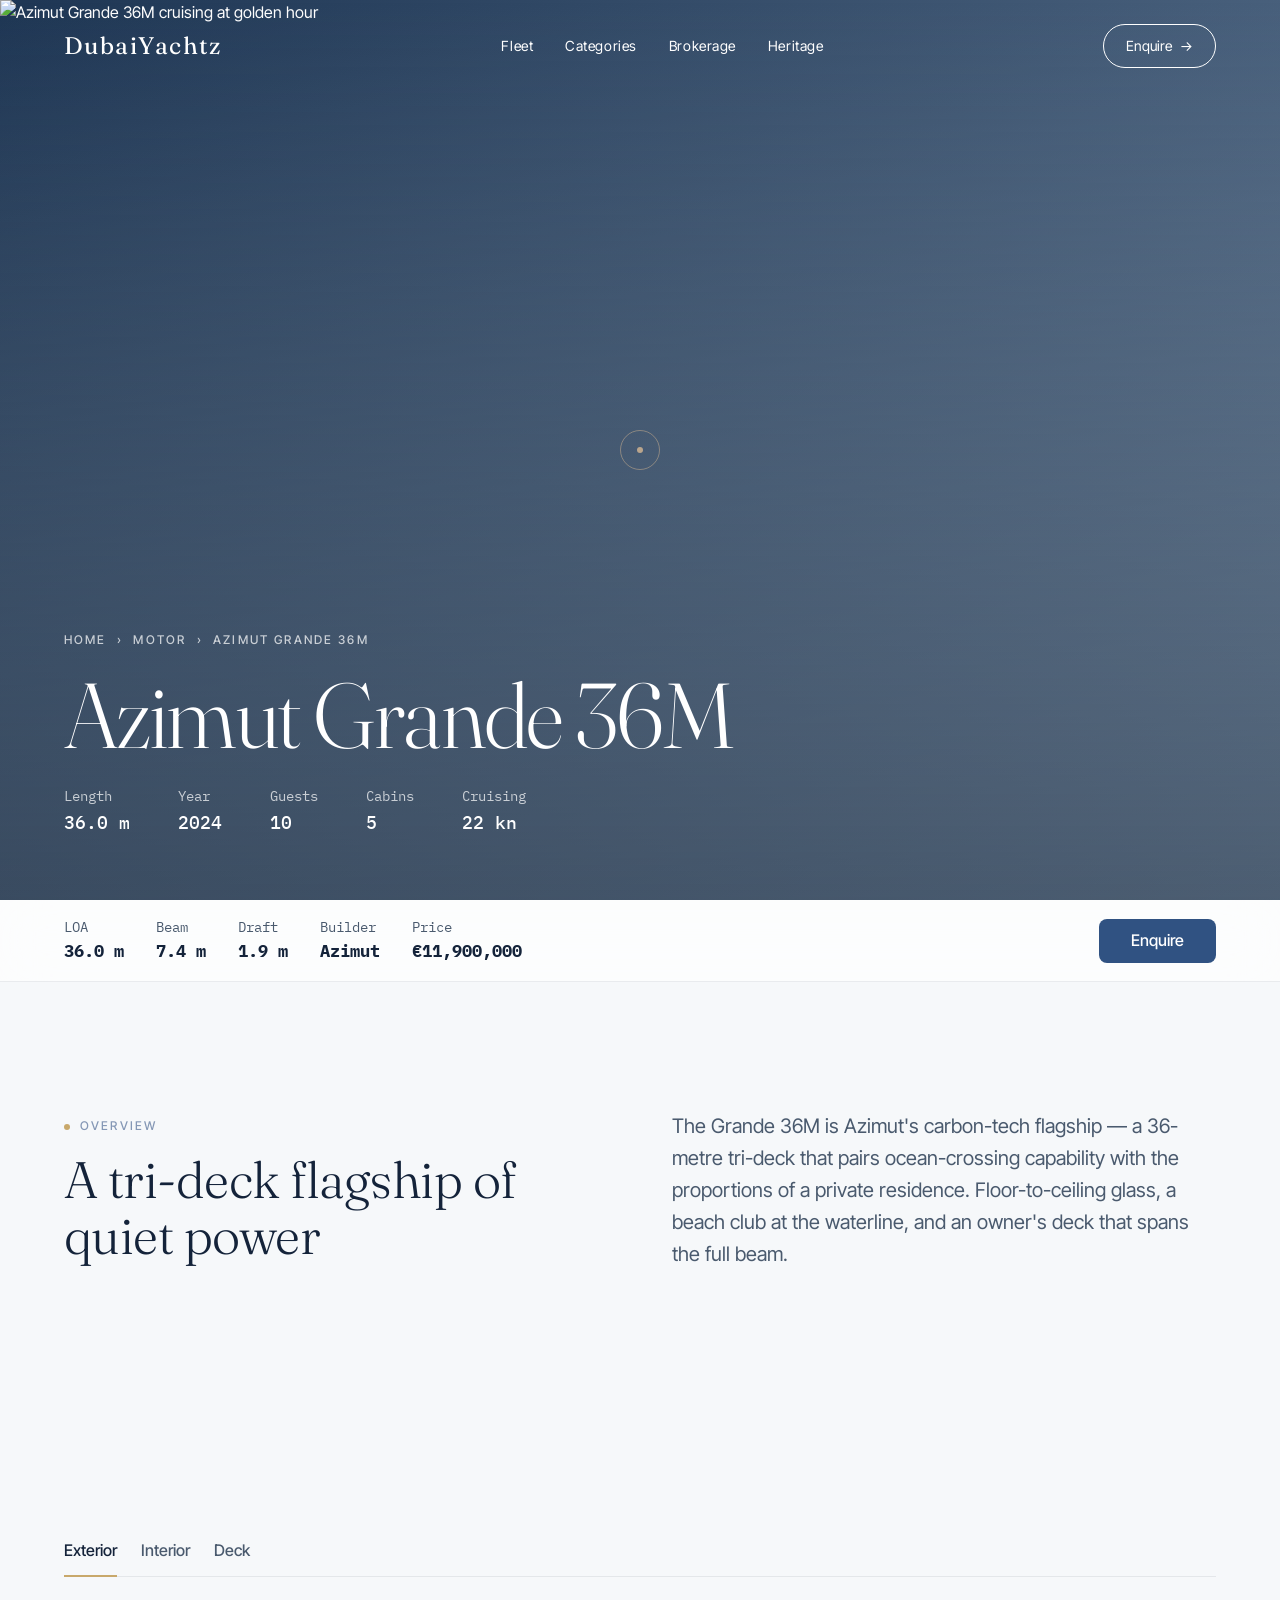
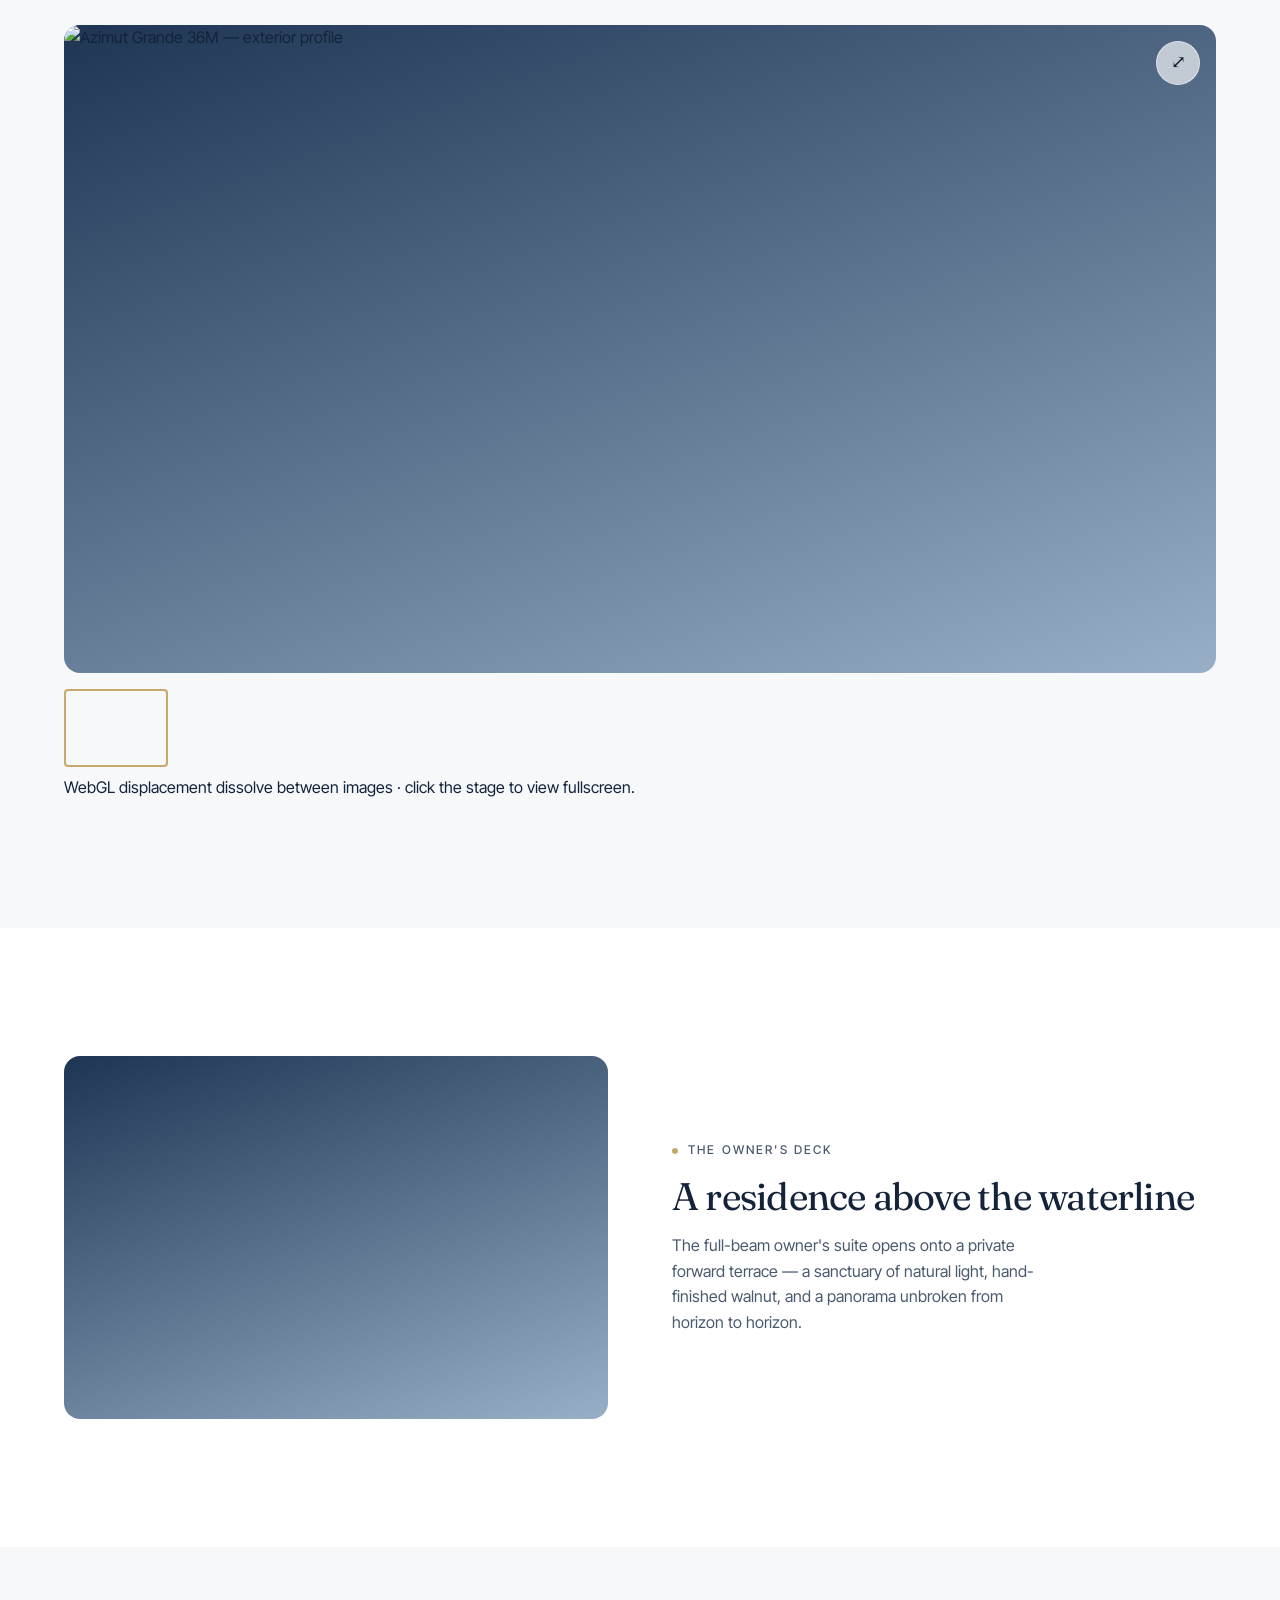
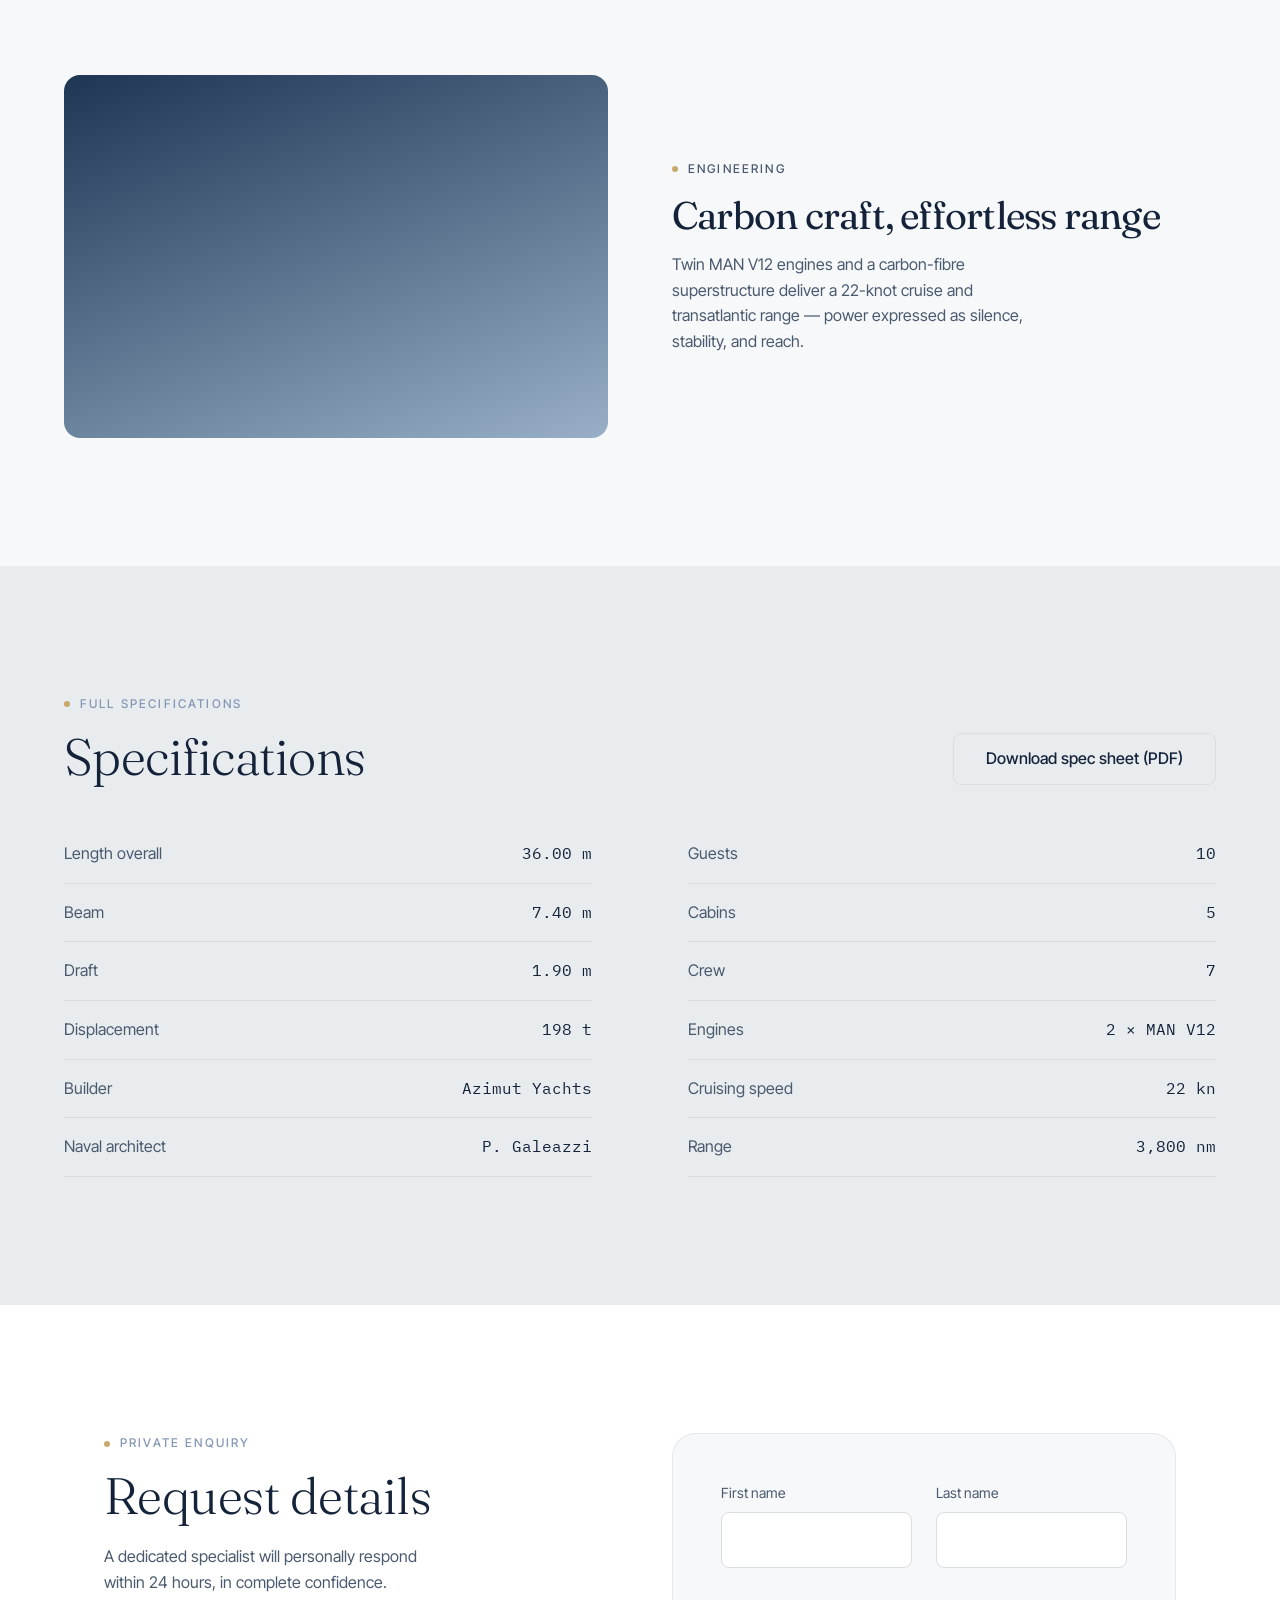
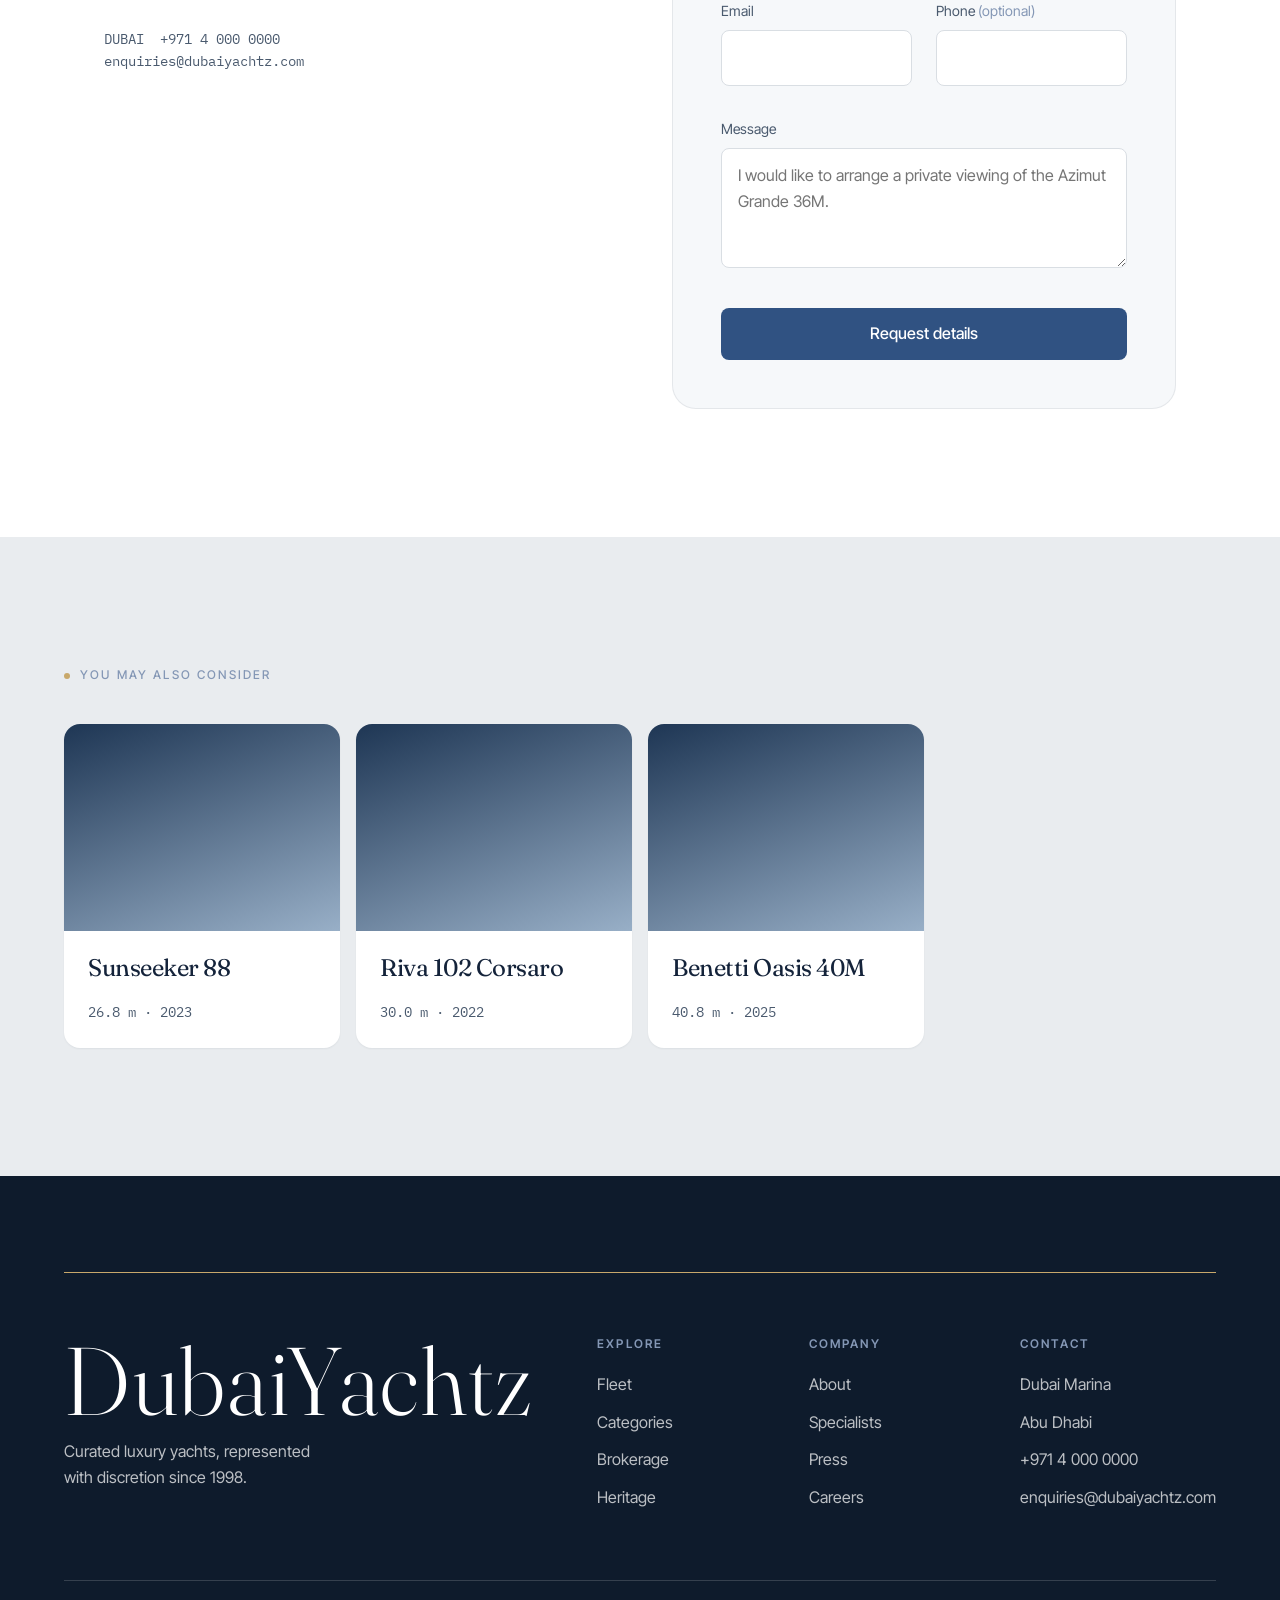
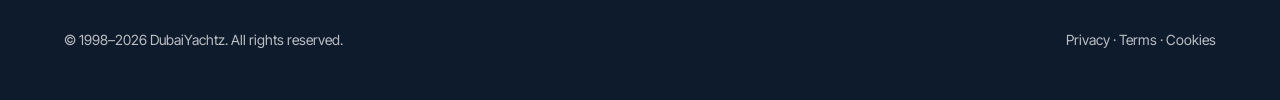
==== yacht.html @ fd71c144 "Initial commit: Yachtz V1 landing page and design assets. EOF  Co-authored-by: Cursor <cursoragent@c" ====
<!DOCTYPE html>
<html lang="en">
<head>
<meta charset="UTF-8">
<meta name="viewport" content="width=device-width, initial-scale=1.0">
<title>Azimut Grande 36M — DubaiYachtz</title>
<meta name="description" content="Azimut Grande 36M — a 36-metre tri-deck motor yacht. Full specifications, gallery and private enquiry.">
<link rel="preconnect" href="https://fonts.googleapis.com">
<link rel="preconnect" href="https://fonts.gstatic.com" crossorigin>
<link href="https://fonts.googleapis.com/css2?family=Fraunces:ital,opsz,wght@0,9..144,300;0,9..144,400;0,9..144,500;1,9..144,300&family=Inter+Tight:wght@400;500;600&family=IBM+Plex+Mono:wght@400;500&display=swap" rel="stylesheet">
<link rel="stylesheet" href="assets/css/style.css?v=3">
</head>
<body class="is-loading">

<a class="skip-link" href="#main">Skip to content</a>

<!-- PRELOADER -->
<div id="preloader" aria-hidden="true">
  <div class="pre-rings">
    <svg viewBox="0 0 128 128"><circle cx="64" cy="64" r="60"></circle></svg>
    <svg viewBox="0 0 128 128"><circle class="ring-progress" cx="64" cy="64" r="50"></circle></svg>
    <span class="pre-mark">DY</span>
  </div>
  <div class="pre-count">000</div>
  <div class="pre-label">DubaiYachtz</div>
</div>

<!-- NAV -->
<header class="nav">
  <div class="container nav__inner">
    <a href="index.html" class="nav__logo" aria-label="DubaiYachtz home">DubaiYachtz</a>
    <nav class="nav__links" aria-label="Primary">
      <a class="nav__link" href="index.html#fleet">Fleet</a>
      <a class="nav__link" href="index.html#categories">Categories</a>
      <a class="nav__link" href="yacht.html">Brokerage</a>
      <a class="nav__link" href="index.html#story">Heritage</a>
    </nav>
    <a class="nav__cta magnetic" href="#inquiry">Enquire <span class="btn__arrow">→</span></a>
    <button class="nav__burger" aria-label="Open menu"><span></span><span></span><span></span></button>
  </div>
</header>

<main id="main">

  <!-- PDP HERO -->
  <section class="pdp-hero">
    <img src="https://images.unsplash.com/photo-1567899378494-47b22a2ae96a?auto=format&fit=crop&w=1800&q=80" alt="Azimut Grande 36M cruising at golden hour" loading="eager">
    <div class="container pdp-hero__content">
      <nav aria-label="Breadcrumb"><p class="eyebrow eyebrow--invert" style="margin-bottom:20px">
        <a href="index.html">Home</a> &nbsp;›&nbsp; <a href="index.html#fleet">Motor</a> &nbsp;›&nbsp; Azimut Grande 36M</p></nav>
      <h1 class="pdp-hero__name">Azimut Grande 36M</h1>
      <div class="pdp-hero__meta">
        <span>Length<b>36.0 m</b></span>
        <span>Year<b>2024</b></span>
        <span>Guests<b>10</b></span>
        <span>Cabins<b>5</b></span>
        <span>Cruising<b>22 kn</b></span>
      </div>
    </div>
  </section>

  <!-- STICKY SPEC BAR -->
  <div class="specbar">
    <div class="container specbar__inner">
      <div class="specbar__item">LOA<b>36.0 m</b></div>
      <div class="specbar__item">Beam<b>7.4 m</b></div>
      <div class="specbar__item">Draft<b>1.9 m</b></div>
      <div class="specbar__item">Builder<b>Azimut</b></div>
      <div class="specbar__item">Price<b>€11,900,000</b></div>
      <a href="#inquiry" class="btn btn--primary magnetic">Enquire</a>
    </div>
  </div>

  <!-- OVERVIEW -->
  <section class="section-pad" style="background:var(--mist-50)">
    <div class="container split">
      <div>
        <p class="eyebrow reveal"><span class="dot"></span>Overview</p>
        <h2 class="serif reveal" style="font-size:var(--fs-h2);margin-top:16px">A tri-deck flagship of quiet power</h2>
      </div>
      <div class="reveal">
        <p style="color:var(--text-muted);font-size:var(--fs-body-lg)">The Grande 36M is Azimut's carbon-tech flagship — a 36-metre tri-deck that pairs ocean-crossing capability with the proportions of a private residence. Floor-to-ceiling glass, a beach club at the waterline, and an owner's deck that spans the full beam.</p>
      </div>
    </div>
  </section>

  <!-- D3 · GALLERY (WebGL displacement-dissolve stage + thumbnails) -->
  <section class="gallery section-pad" id="gallery">
    <div class="container">
      <div class="gallery__tabs" role="tablist" aria-label="Gallery views">
        <button class="gallery__tab" role="tab" data-cat="ext" aria-selected="true">Exterior</button>
        <button class="gallery__tab" role="tab" data-cat="int" aria-selected="false">Interior</button>
        <button class="gallery__tab" role="tab" data-cat="deck" aria-selected="false">Deck</button>
      </div>

      <div class="gallery__stage" data-cursor="Open">
        <canvas id="gallery-canvas"></canvas>
        <img class="gallery__fallback" src="https://images.unsplash.com/photo-1567899378494-47b22a2ae96a?auto=format&fit=crop&w=1400&q=80" alt="Azimut Grande 36M — exterior profile">
        <button class="gallery__expand" aria-label="View fullscreen">⤢</button>
      </div>

      <div class="gallery__thumbs" role="list" aria-label="Gallery thumbnails">
        <button class="gallery__thumb is-active" role="listitem" data-cat="ext" data-full="https://images.unsplash.com/photo-1567899378494-47b22a2ae96a?auto=format&fit=crop&w=1600&q=80"><img src="https://images.unsplash.com/photo-1567899378494-47b22a2ae96a?auto=format&fit=crop&w=240&q=70" alt="Exterior profile" loading="lazy"></button>
        <button class="gallery__thumb" role="listitem" data-cat="ext" data-full="https://images.unsplash.com/photo-1540946485063-a40da27545f8?auto=format&fit=crop&w=1600&q=80"><img src="https://images.unsplash.com/photo-1540946485063-a40da27545f8?auto=format&fit=crop&w=240&q=70" alt="Bow detail" loading="lazy"></button>
        <button class="gallery__thumb" role="listitem" data-cat="ext" data-full="https://images.unsplash.com/photo-1559827260-dc66d52bef19?auto=format&fit=crop&w=1600&q=80"><img src="https://images.unsplash.com/photo-1559827260-dc66d52bef19?auto=format&fit=crop&w=240&q=70" alt="Aerial wake" loading="lazy"></button>
        <button class="gallery__thumb" role="listitem" data-cat="ext" data-full="https://images.unsplash.com/photo-1605281317010-fe5ffe798166?auto=format&fit=crop&w=1600&q=80"><img src="https://images.unsplash.com/photo-1605281317010-fe5ffe798166?auto=format&fit=crop&w=240&q=70" alt="At anchor" loading="lazy"></button>
        <button class="gallery__thumb" role="listitem" data-cat="ext" data-full="https://images.unsplash.com/photo-1593351415075-3bac9f45c877?auto=format&fit=crop&w=1600&q=80"><img src="https://images.unsplash.com/photo-1593351415075-3bac9f45c877?auto=format&fit=crop&w=240&q=70" alt="At sea, golden hour" loading="lazy"></button>
        <button class="gallery__thumb" role="listitem" data-cat="int" data-full="https://images.unsplash.com/photo-1618221195710-dd6b41faaea6?auto=format&fit=crop&w=1600&q=80" hidden><img src="https://images.unsplash.com/photo-1618221195710-dd6b41faaea6?auto=format&fit=crop&w=240&q=70" alt="Salon" loading="lazy"></button>
        <button class="gallery__thumb" role="listitem" data-cat="int" data-full="https://images.unsplash.com/photo-1617104678098-de229db51175?auto=format&fit=crop&w=1600&q=80" hidden><img src="https://images.unsplash.com/photo-1617104678098-de229db51175?auto=format&fit=crop&w=240&q=70" alt="Master suite" loading="lazy"></button>
        <button class="gallery__thumb" role="listitem" data-cat="int" data-full="https://images.unsplash.com/photo-1600210492486-724fe5c67fb0?auto=format&fit=crop&w=1600&q=80" hidden><img src="https://images.unsplash.com/photo-1600210492486-724fe5c67fb0?auto=format&fit=crop&w=240&q=70" alt="Dining" loading="lazy"></button>
        <button class="gallery__thumb" role="listitem" data-cat="deck" data-full="https://images.unsplash.com/photo-1593351415075-3bac9f45c877?auto=format&fit=crop&w=1600&q=80" hidden><img src="https://images.unsplash.com/photo-1593351415075-3bac9f45c877?auto=format&fit=crop&w=240&q=70" alt="Sun deck at sea" loading="lazy"></button>
        <button class="gallery__thumb" role="listitem" data-cat="deck" data-full="https://images.unsplash.com/photo-1505142468610-359e7d316be0?auto=format&fit=crop&w=1600&q=80" hidden><img src="https://images.unsplash.com/photo-1505142468610-359e7d316be0?auto=format&fit=crop&w=240&q=70" alt="Beach club" loading="lazy"></button>
      </div>
      <div class="note-strip">WebGL displacement dissolve between images · click the stage to view fullscreen.</div>
    </div>
  </section>

  <!-- FEATURE STORYTELLING -->
  <section class="section-pad" style="background:var(--white)">
    <div class="container split feature-row">
      <div class="feature-row__media reveal"><img src="https://images.unsplash.com/photo-1617104678098-de229db51175?auto=format&fit=crop&w=1000&q=80" alt="Full-beam owner's suite" loading="lazy"></div>
      <div>
        <p class="eyebrow reveal"><span class="dot"></span>The owner's deck</p>
        <h3 class="reveal">A residence above the waterline</h3>
        <p class="reveal">The full-beam owner's suite opens onto a private forward terrace — a sanctuary of natural light, hand-finished walnut, and a panorama unbroken from horizon to horizon.</p>
      </div>
    </div>
  </section>

  <section class="section-pad" style="background:var(--mist-50)">
    <div class="container split feature-row">
      <div style="order:2">
        <p class="eyebrow reveal"><span class="dot"></span>Engineering</p>
        <h3 class="reveal">Carbon craft, effortless range</h3>
        <p class="reveal">Twin MAN V12 engines and a carbon-fibre superstructure deliver a 22-knot cruise and transatlantic range — power expressed as silence, stability, and reach.</p>
      </div>
      <div class="feature-row__media reveal" style="order:1"><img src="https://images.unsplash.com/photo-1559827260-dc66d52bef19?auto=format&fit=crop&w=1000&q=80" alt="Yacht underway, aerial" loading="lazy"></div>
    </div>
  </section>

  <!-- FULL SPECS -->
  <section class="spectable section-pad">
    <div class="container">
      <div class="fleet__head" style="margin-bottom:40px">
        <div>
          <p class="eyebrow"><span class="dot"></span>Full specifications</p>
          <h2 class="serif" style="margin-top:16px">Specifications</h2>
        </div>
        <a href="#" class="btn btn--ghost magnetic">Download spec sheet (PDF)</a>
      </div>
      <div class="spectable__grid">
        <dl>
          <div class="spectable__row"><dt>Length overall</dt><dd>36.00 m</dd></div>
          <div class="spectable__row"><dt>Beam</dt><dd>7.40 m</dd></div>
          <div class="spectable__row"><dt>Draft</dt><dd>1.90 m</dd></div>
          <div class="spectable__row"><dt>Displacement</dt><dd>198 t</dd></div>
          <div class="spectable__row"><dt>Builder</dt><dd>Azimut Yachts</dd></div>
          <div class="spectable__row"><dt>Naval architect</dt><dd>P. Galeazzi</dd></div>
        </dl>
        <dl>
          <div class="spectable__row"><dt>Guests</dt><dd>10</dd></div>
          <div class="spectable__row"><dt>Cabins</dt><dd>5</dd></div>
          <div class="spectable__row"><dt>Crew</dt><dd>7</dd></div>
          <div class="spectable__row"><dt>Engines</dt><dd>2 × MAN V12</dd></div>
          <div class="spectable__row"><dt>Cruising speed</dt><dd>22 kn</dd></div>
          <div class="spectable__row"><dt>Range</dt><dd>3,800 nm</dd></div>
        </dl>
      </div>
    </div>
  </section>

  <!-- INQUIRY -->
  <section class="inquiry section-pad" id="inquiry">
    <div class="container container--std">
      <div class="split" style="align-items:start">
        <div>
          <p class="eyebrow reveal"><span class="dot"></span>Private enquiry</p>
          <h2 class="serif reveal" style="font-size:var(--fs-h2);margin-top:16px">Request details</h2>
          <p class="reveal" style="color:var(--text-muted);margin-top:20px;max-width:36ch">A dedicated specialist will personally respond within 24 hours, in complete confidence.</p>
          <p class="mono reveal" style="margin-top:32px;color:var(--text-muted);font-size:var(--fs-small)">DUBAI&nbsp;&nbsp;+971 4 000 0000<br>enquiries@dubaiyachtz.com</p>
        </div>
        <div class="inquiry__card reveal">
          <form data-inquiry novalidate>
            <div class="form-grid">
              <div class="field"><label for="fn">First name</label><input id="fn" name="fn" type="text" required autocomplete="given-name"></div>
              <div class="field"><label for="ln">Last name</label><input id="ln" name="ln" type="text" required autocomplete="family-name"></div>
            </div>
            <div class="form-grid">
              <div class="field"><label for="em">Email</label><input id="em" name="em" type="email" required autocomplete="email"></div>
              <div class="field"><label for="ph">Phone <span style="color:var(--text-subtle)">(optional)</span></label><input id="ph" name="ph" type="tel" autocomplete="tel"></div>
            </div>
            <div class="field"><label for="msg">Message</label><textarea id="msg" name="msg" placeholder="I would like to arrange a private viewing of the Azimut Grande 36M."></textarea></div>
            <button type="submit" class="btn btn--primary magnetic" style="width:100%">Request details</button>
          </form>
        </div>
      </div>
    </div>
  </section>

  <!-- RELATED -->
  <section class="section-pad" style="background:var(--mist-100)">
    <div class="container">
      <p class="eyebrow reveal" style="margin-bottom:40px"><span class="dot"></span>You may also consider</p>
      <div class="cats__grid">
        <a href="yacht.html" class="yacht-card reveal" data-cursor="View" style="display:block">
          <div class="yacht-card__media" style="aspect-ratio:4/3"><img src="https://images.unsplash.com/photo-1540946485063-a40da27545f8?auto=format&fit=crop&w=700&q=80" alt="Sunseeker 88" loading="lazy"></div>
          <div class="yacht-card__body"><h3 class="yacht-card__name" style="font-size:var(--fs-h5)">Sunseeker 88</h3>
            <div class="yacht-card__specs" style="border:none;padding-top:8px"><span>26.8 m · 2023</span></div></div>
        </a>
        <a href="yacht.html" class="yacht-card reveal" data-cursor="View" style="display:block">
          <div class="yacht-card__media" style="aspect-ratio:4/3"><img src="https://images.unsplash.com/photo-1605281317010-fe5ffe798166?auto=format&fit=crop&w=700&q=80" alt="Riva 102" loading="lazy"></div>
          <div class="yacht-card__body"><h3 class="yacht-card__name" style="font-size:var(--fs-h5)">Riva 102 Corsaro</h3>
            <div class="yacht-card__specs" style="border:none;padding-top:8px"><span>30.0 m · 2022</span></div></div>
        </a>
        <a href="yacht.html" class="yacht-card reveal" data-cursor="View" style="display:block">
          <div class="yacht-card__media" style="aspect-ratio:4/3"><img src="https://images.unsplash.com/photo-1593351415075-3bac9f45c877?auto=format&fit=crop&w=700&q=80" alt="Benetti Oasis" loading="lazy"></div>
          <div class="yacht-card__body"><h3 class="yacht-card__name" style="font-size:var(--fs-h5)">Benetti Oasis 40M</h3>
            <div class="yacht-card__specs" style="border:none;padding-top:8px"><span>40.8 m · 2025</span></div></div>
        </a>
      </div>
    </div>
  </section>

</main>

<!-- LIGHTBOX -->
<div class="lightbox" aria-hidden="true" role="dialog" aria-label="Image viewer">
  <button class="lightbox__close" aria-label="Close">✕</button>
  <img src="" alt="Enlarged yacht image">
</div>

<!-- FOOTER -->
<footer class="footer">
  <div class="container">
    <div class="footer__top">
      <div class="footer__brand">
        <h3 class="serif">DubaiYachtz</h3>
        <p>Curated luxury yachts, represented with discretion since 1998.</p>
      </div>
      <div class="footer__col"><h4>Explore</h4><a href="index.html#fleet">Fleet</a><a href="index.html#categories">Categories</a><a href="yacht.html">Brokerage</a><a href="index.html#story">Heritage</a></div>
      <div class="footer__col"><h4>Company</h4><a href="#">About</a><a href="#">Specialists</a><a href="#">Press</a><a href="#">Careers</a></div>
      <div class="footer__col"><h4>Contact</h4><a href="#">Dubai Marina</a><a href="#">Abu Dhabi</a><a href="#">+971 4 000 0000</a><a href="#">enquiries@dubaiyachtz.com</a></div>
    </div>
    <div class="footer__bottom">
      <span>© 1998–2026 DubaiYachtz. All rights reserved.</span>
      <span>Privacy · Terms · Cookies</span>
    </div>
  </div>
</footer>

<!-- LIBRARIES -->
<script src="https://cdnjs.cloudflare.com/ajax/libs/three.js/r128/three.min.js"></script>
<script src="https://cdnjs.cloudflare.com/ajax/libs/gsap/3.12.5/gsap.min.js"></script>
<script src="https://cdnjs.cloudflare.com/ajax/libs/gsap/3.12.5/ScrollTrigger.min.js"></script>
<script src="https://unpkg.com/lenis@1.1.13/dist/lenis.min.js"></script>
<!-- APP -->
<script src="assets/js/gallery.js?v=1"></script>
<script src="assets/js/main.js?v=4"></script>
</body>
</html>
---- assets/css/style.css ----
/* ============================================================
   DubaiYachtz — Luxury Yacht Platform
   Stylesheet built strictly on DESIGN_SYSTEM.md tokens
   ============================================================ */

/* ---------- 1. DESIGN TOKENS ---------- */
:root {
  /* Ocean */
  --ocean-900:#0E1B2C; --ocean-800:#14233A; --ocean-700:#1E3654;
  --ocean-600:#274869; --ocean-500:#305282; --ocean-400:#5A739B; --ocean-300:#8497B5;
  /* Sky */
  --sky-300:#98AFC7; --sky-200:#B7C7D8; --sky-100:#D4DEE8;
  /* Mist / neutrals */
  --white:#FFFFFF; --mist-50:#F6F8FA; --mist-100:#E9ECEF; --mist-200:#D9DEE3; --mist-300:#C2C9D1;
  /* Brass accent */
  --brass:#C8A86B; --brass-light:#D9C290; --brass-dark:#A8884E;
  /* Text */
  --text-strong:#14233A; --text-muted:#4A5A6E; --text-subtle:#8497B5;
  --text-invert:#FFFFFF; --text-invert-muted:rgba(255,255,255,.72);
  /* Status */
  --success:#3E8E7E; --warning:#C8923E; --error:#B5483C; --info:#305282;
  /* Gradients */
  --grad-ocean:linear-gradient(180deg,#305282 0%,#98AFC7 55%,#E9ECEF 100%);
  --grad-dark:linear-gradient(180deg,#0E1B2C 0%,#14233A 100%);
  --grad-scrim:linear-gradient(180deg,rgba(14,27,44,0) 0%,rgba(14,27,44,.55) 100%);
  /* Glass */
  --glass:rgba(255,255,255,.65);
  --glass-dark:rgba(20,35,58,.45);
  /* Borders */
  --border-subtle:rgba(20,35,58,.08); --border-default:#D9DEE3; --border-strong:#C2C9D1;
  --border-invert:rgba(255,255,255,.16);
  --focus-ring:0 0 0 2px #FFFFFF, 0 0 0 4px #305282;
  --focus-ring-invert:0 0 0 2px #0E1B2C, 0 0 0 4px #98AFC7;
  /* Fonts */
  --font-display:"Fraunces",Georgia,serif;
  --font-sans:"Inter Tight","Inter",system-ui,sans-serif;
  --font-mono:"IBM Plex Mono",ui-monospace,monospace;
  /* Type scale (fluid) */
  --fs-display:clamp(3rem,8vw,5.75rem);
  --fs-h1:clamp(2.5rem,5.5vw,4rem);
  --fs-h2:clamp(2rem,4vw,3.25rem);
  --fs-h3:clamp(1.5rem,3vw,2.5rem);
  --fs-h4:clamp(1.25rem,2vw,1.9rem);
  --fs-h5:1.5rem; --fs-body-lg:1.25rem; --fs-body:1rem; --fs-small:.875rem; --fs-caption:.75rem;
  /* Spacing */
  --space-1:4px; --space-2:8px; --space-3:12px; --space-4:16px; --space-5:24px;
  --space-6:32px; --space-7:48px; --space-8:64px; --space-9:96px; --space-10:128px; --space-11:160px;
  /* Radius */
  --radius-sm:4px; --radius-md:8px; --radius-lg:16px; --radius-xl:24px; --radius-pill:999px;
  /* Elevation */
  --elev-1:0 1px 2px rgba(20,35,58,.06);
  --elev-2:0 4px 12px rgba(20,35,58,.08);
  --elev-3:0 8px 24px rgba(20,35,58,.10);
  --elev-4:0 16px 48px rgba(20,35,58,.14);
  /* Z-index */
  --z-base:0; --z-content:10; --z-sticky:100; --z-nav:200; --z-dropdown:300;
  --z-tooltip:400; --z-overlay:500; --z-drawer:600; --z-modal:700; --z-toast:800; --z-max:9999;
  /* Motion */
  --dur-instant:120ms; --dur-fast:200ms; --dur-base:400ms; --dur-slow:600ms; --dur-cinematic:900ms;
  --ease-luxury:cubic-bezier(.22,1,.36,1);
  --ease-standard:cubic-bezier(.4,0,.2,1);
  --ease-decelerate:cubic-bezier(0,0,.2,1);
  --ease-accelerate:cubic-bezier(.4,0,1,1);
  /* Layout */
  --container:1440px; --container-std:1200px; --gutter:clamp(20px,5vw,64px);
}

/* ---------- 2. RESET / BASE ---------- */
*,*::before,*::after{box-sizing:border-box;margin:0;padding:0}
html{-webkit-font-smoothing:antialiased;text-rendering:optimizeLegibility}
html.lenis,html.lenis body{height:auto}
.lenis.lenis-smooth{scroll-behavior:auto!important}
body{
  font-family:var(--font-sans);font-size:var(--fs-body);line-height:1.6;
  color:var(--text-strong);background:var(--mist-50);
  overflow-x:hidden;
}
body.is-loading{overflow:hidden;height:100vh}
img,video,canvas{display:block;max-width:100%}
a{color:inherit;text-decoration:none}
button{font:inherit;color:inherit;background:none;border:none;cursor:pointer}
ul{list-style:none}
::selection{background:var(--ocean-500);color:#fff}

h1,h2,h3,h4{font-weight:600;line-height:1.1;letter-spacing:-.02em}
.serif{font-family:var(--font-display);font-weight:300;letter-spacing:-.01em}
.mono{font-family:var(--font-mono);font-variant-numeric:tabular-nums}
.eyebrow{
  font-size:var(--fs-caption);text-transform:uppercase;letter-spacing:.18em;
  font-weight:500;color:var(--text-subtle);
}
.eyebrow--invert{color:var(--text-invert-muted)}
.eyebrow .dot{display:inline-block;width:6px;height:6px;border-radius:50%;background:var(--brass);margin-right:10px;vertical-align:middle}

/* ---------- 3. LAYOUT ---------- */
.container{width:100%;max-width:var(--container);margin-inline:auto;padding-inline:var(--gutter)}
.container--std{max-width:var(--container-std)}
section{position:relative}
.section-pad{padding-block:clamp(64px,10vw,160px)}
.split{display:grid;gap:var(--space-8)}
@media(min-width:1024px){.split{grid-template-columns:1fr 1fr;align-items:center}}

/* ---------- 4. ACCESSIBILITY ---------- */
.skip-link{position:absolute;left:-9999px;top:0;z-index:var(--z-max);background:var(--ocean-500);color:#fff;padding:12px 20px;border-radius:var(--radius-md)}
.skip-link:focus{left:var(--space-4);top:var(--space-4)}
:focus-visible{outline:none;box-shadow:var(--focus-ring);border-radius:var(--radius-sm)}
.sr-only{position:absolute;width:1px;height:1px;padding:0;margin:-1px;overflow:hidden;clip:rect(0 0 0 0);white-space:nowrap;border:0}

/* ---------- 5. PRELOADER ---------- */
#preloader{position:fixed;inset:0;z-index:var(--z-max);background:var(--ocean-900);
  display:flex;flex-direction:column;align-items:center;justify-content:center;color:#fff}
.pre-rings{position:relative;width:128px;height:128px;display:grid;place-items:center}
.pre-rings svg{position:absolute;inset:0;width:100%;height:100%}
.pre-rings circle{fill:none;stroke:var(--border-invert);stroke-width:1}
.pre-rings .ring-progress{stroke:var(--brass);stroke-width:1.5;stroke-linecap:round;
  transform:rotate(-90deg);transform-origin:center;transition:stroke-dashoffset .2s linear}
.pre-mark{font-family:var(--font-display);font-size:28px;letter-spacing:.05em}
.pre-count{margin-top:28px;font-family:var(--font-mono);font-size:var(--fs-small);
  letter-spacing:.3em;color:var(--text-invert-muted)}
.pre-label{margin-top:10px;font-size:var(--fs-caption);text-transform:uppercase;letter-spacing:.3em;color:rgba(255,255,255,.35)}

/* ---------- 6. CUSTOM CURSOR ---------- */
.cursor{position:fixed;top:0;left:0;z-index:var(--z-max);pointer-events:none;
  mix-blend-mode:difference;will-change:transform}
.cursor__dot{position:absolute;width:6px;height:6px;border-radius:50%;background:#fff;
  transform:translate(-50%,-50%)}
.cursor__ring{position:absolute;width:40px;height:40px;border:1px solid rgba(255,255,255,.6);
  border-radius:50%;transform:translate(-50%,-50%);
  transition:width .3s var(--ease-luxury),height .3s var(--ease-luxury),background .3s,border-color .3s}
.cursor__label{position:absolute;transform:translate(-50%,-50%);color:#fff;font-size:11px;
  text-transform:uppercase;letter-spacing:.12em;opacity:0;transition:opacity .3s}
.cursor.is-hover .cursor__ring{width:72px;height:72px;background:rgba(255,255,255,.08)}
.cursor.is-view .cursor__ring{width:88px;height:88px;background:rgba(255,255,255,.12);border-color:transparent}
.cursor.is-view .cursor__label{opacity:1}
.cursor.is-hidden{opacity:0}
@media(hover:none){.cursor{display:none}}

/* ---------- 7. NAVIGATION ---------- */
.nav{position:fixed;top:0;left:0;width:100%;z-index:var(--z-nav);
  padding:var(--space-5) 0;transition:padding var(--dur-base) var(--ease-luxury),
  background var(--dur-base),box-shadow var(--dur-base);color:var(--text-invert)}
.nav.is-scrolled{padding:var(--space-3) 0;background:var(--glass);
  -webkit-backdrop-filter:blur(24px);backdrop-filter:blur(24px);
  box-shadow:var(--elev-2);color:var(--text-strong);
  border-bottom:1px solid var(--border-subtle)}
.nav__inner{display:flex;align-items:center;justify-content:space-between}
.nav__logo{font-family:var(--font-display);font-size:1.5rem;letter-spacing:.06em}
.nav__links{display:none;gap:var(--space-6);align-items:center}
@media(min-width:1024px){.nav__links{display:flex}}
.nav__link{position:relative;font-size:var(--fs-small);letter-spacing:.04em;padding:6px 0}
.nav__link::after{content:"";position:absolute;left:0;bottom:0;width:0;height:1px;
  background:var(--brass);transition:width var(--dur-base) var(--ease-luxury)}
.nav__link:hover::after{width:100%}
.nav__cta{display:inline-flex;align-items:center;gap:8px;border:1px solid currentColor;
  padding:10px 22px;border-radius:var(--radius-pill);font-size:var(--fs-small);
  transition:background var(--dur-fast),color var(--dur-fast),border-color var(--dur-fast)}
.nav.is-scrolled .nav__cta:hover{background:var(--ocean-500);color:#fff;border-color:var(--ocean-500)}
.nav__cta:hover{background:#fff;color:var(--ocean-800);border-color:#fff}
.nav__burger{display:flex;flex-direction:column;gap:5px;width:28px}
@media(min-width:1024px){.nav__burger{display:none}}
.nav__burger span{height:1.5px;background:currentColor;display:block}

/* ---------- 8. BUTTONS ---------- */
.btn{display:inline-flex;align-items:center;justify-content:center;gap:var(--space-2);
  font-size:var(--fs-body);font-weight:500;border-radius:var(--radius-md);
  height:52px;padding:0 var(--space-6);transition:all var(--dur-fast) var(--ease-luxury);
  position:relative;min-width:96px}
.btn--primary{background:var(--ocean-500);color:#fff}
.btn--primary:hover{background:var(--ocean-600);box-shadow:inset 0 0 0 1px var(--brass)}
.btn--ghost{border:1px solid var(--border-default);color:var(--text-strong)}
.btn--ghost:hover{border-color:var(--ocean-500);background:var(--sky-100)}
.btn--invert{background:rgba(255,255,255,.92);color:var(--ocean-800)}
.btn--invert:hover{background:#fff}
.btn--brass{background:var(--brass);color:var(--ocean-900)}
.btn--brass:hover{background:var(--brass-light)}
.btn__arrow{transition:transform var(--dur-base) var(--ease-luxury)}
.btn:hover .btn__arrow{transform:translateX(4px)}
.btn.magnetic{will-change:transform}

/* ---------- 9. HERO ---------- */
.hero{position:relative;height:100svh;min-height:640px;overflow:hidden;
  display:flex;align-items:flex-end;color:#fff}
#hero-canvas{position:absolute;inset:0;width:100%;height:100%;z-index:0;display:block}
.hero__scrim{position:absolute;inset:0;z-index:1;background:var(--grad-scrim);pointer-events:none}
.hero__content{position:relative;z-index:2;width:100%;padding-bottom:clamp(48px,9vh,120px)}
.hero__eyebrow{margin-bottom:var(--space-5);opacity:0}
.hero__title{font-family:var(--font-display);font-weight:300;font-size:var(--fs-display);
  line-height:1.02;letter-spacing:-.02em;max-width:16ch}
.hero__title .line{display:block;overflow:hidden}
.hero__title .line span{display:block;will-change:transform}
.hero__row{display:flex;flex-wrap:wrap;align-items:flex-end;justify-content:space-between;gap:var(--space-6);margin-top:var(--space-7)}
.hero__sub{max-width:42ch;color:var(--text-invert-muted);font-size:var(--fs-body-lg);opacity:0}
.hero__actions{display:flex;gap:var(--space-3);opacity:0}
.hero__scroll{position:absolute;left:50%;bottom:28px;transform:translateX(-50%);z-index:2;
  display:flex;flex-direction:column;align-items:center;gap:10px;font-size:var(--fs-caption);
  letter-spacing:.2em;text-transform:uppercase;color:var(--text-invert-muted)}
.hero__scroll .bar{width:1px;height:48px;background:rgba(255,255,255,.4);position:relative;overflow:hidden}
.hero__scroll .bar::after{content:"";position:absolute;top:-50%;left:0;width:100%;height:50%;
  background:#fff;animation:scrolldown 2.2s var(--ease-luxury) infinite}
@keyframes scrolldown{0%{top:-50%}100%{top:100%}}

/* ---------- 10. MANIFESTO ---------- */
.manifesto{background:var(--mist-50)}
.manifesto__text{font-family:var(--font-display);font-weight:300;
  font-size:clamp(1.75rem,3.6vw,3rem);line-height:1.25;letter-spacing:-.01em;max-width:20ch}
.manifesto__text .word{display:inline-block;opacity:.12;transition:opacity .1s}
.manifesto__text .word.lit{opacity:1}
.manifesto__aside{align-self:end}
.manifesto__aside p{color:var(--text-muted);max-width:34ch}

/* ---------- 11. FLEET (horizontal scroll) ---------- */
.fleet{background:var(--mist-100);overflow:hidden}
.fleet__head{display:flex;justify-content:space-between;align-items:flex-end;flex-wrap:wrap;gap:var(--space-5);margin-bottom:var(--space-8)}
.fleet__head h2{font-size:var(--fs-h2);max-width:14ch}
.fleet__track-wrap{overflow:hidden}
.fleet__track{display:flex;gap:var(--space-6);padding-inline:var(--gutter);will-change:transform}
.yacht-card{flex:0 0 clamp(300px,40vw,520px);background:var(--white);border-radius:var(--radius-lg);
  overflow:hidden;box-shadow:var(--elev-1);transition:box-shadow var(--dur-base) var(--ease-luxury)}
.yacht-card:hover{box-shadow:var(--elev-3)}
.yacht-card__media{position:relative;aspect-ratio:4/5;overflow:hidden;background:var(--sky-100)}
.yacht-card__media img{width:100%;height:100%;object-fit:cover;
  transition:transform var(--dur-cinematic) var(--ease-luxury)}
.yacht-card:hover .yacht-card__media img{transform:scale(1.06)}
.yacht-card__badge{position:absolute;top:var(--space-4);left:var(--space-4);z-index:2;
  background:var(--glass);-webkit-backdrop-filter:blur(12px);backdrop-filter:blur(12px);
  border:1px solid rgba(255,255,255,.5);padding:6px 14px;border-radius:var(--radius-pill);
  font-size:var(--fs-caption);letter-spacing:.08em;text-transform:uppercase;color:var(--ocean-800)}
.yacht-card__body{padding:var(--space-5)}
.yacht-card__name{font-size:var(--fs-h4);font-family:var(--font-display);font-weight:400;margin-bottom:var(--space-3)}
.yacht-card__specs{display:flex;gap:var(--space-5);flex-wrap:wrap;
  font-family:var(--font-mono);font-size:var(--fs-small);color:var(--text-muted);
  padding-top:var(--space-4);border-top:1px solid var(--border-subtle)}
.yacht-card__specs span b{display:block;color:var(--text-strong);font-weight:500;font-size:1.05rem}
.yacht-card__foot{display:flex;justify-content:space-between;align-items:center;margin-top:var(--space-5)}
.yacht-card__price{font-family:var(--font-mono);font-size:var(--fs-small);color:var(--text-strong)}
.yacht-card__link{font-size:var(--fs-small);color:var(--ocean-500);display:inline-flex;gap:6px;align-items:center}
.fleet__progress{height:1px;background:var(--border-default);margin:var(--space-8) var(--gutter) 0;position:relative}
.fleet__progress i{position:absolute;left:0;top:0;height:100%;width:20%;background:var(--brass)}

/* ---------- 12. STORY (dark immersive) ---------- */
.story{background:var(--ocean-900);color:#fff;overflow:hidden}
.story__media{position:relative;border-radius:var(--radius-lg);overflow:hidden;aspect-ratio:4/5}
.story__media img{width:100%;height:120%;object-fit:cover;will-change:transform}
.story h2{font-size:var(--fs-h2);margin-block:var(--space-5);max-width:16ch}
.story p{color:var(--text-invert-muted);max-width:46ch;margin-bottom:var(--space-6)}

/* ---------- 13. STATS ---------- */
.stats{background:var(--grad-dark);color:#fff}
.stats__grid{display:grid;grid-template-columns:repeat(2,1fr);gap:var(--space-8) var(--space-5)}
@media(min-width:768px){.stats__grid{grid-template-columns:repeat(4,1fr)}}
.stat{position:relative;padding-left:var(--space-5)}
.stat::before{content:"";position:absolute;left:0;top:6px;bottom:6px;width:1px;background:var(--brass);opacity:.6}
.stat__num{font-family:var(--font-mono);font-size:clamp(2.5rem,5vw,4rem);font-weight:500;line-height:1;letter-spacing:-.02em}
.stat__label{margin-top:var(--space-3);font-size:var(--fs-small);color:var(--text-invert-muted);text-transform:uppercase;letter-spacing:.12em}

/* ---------- 14. CATEGORIES ---------- */
.cats{background:var(--mist-50)}
.cats__grid{display:grid;gap:var(--space-4);grid-template-columns:1fr}
@media(min-width:640px){.cats__grid{grid-template-columns:repeat(2,1fr)}}
@media(min-width:1024px){.cats__grid{grid-template-columns:repeat(4,1fr)}}
.cat{position:relative;border-radius:var(--radius-lg);overflow:hidden;aspect-ratio:3/4;color:#fff;display:flex;align-items:flex-end;padding:var(--space-5)}
.cat img{position:absolute;inset:0;width:100%;height:100%;object-fit:cover;z-index:0;transition:transform var(--dur-cinematic) var(--ease-luxury)}
.cat::after{content:"";position:absolute;inset:0;z-index:1;background:linear-gradient(180deg,rgba(14,27,44,0) 30%,rgba(14,27,44,.7) 100%)}
.cat:hover img{transform:scale(1.07)}
.cat__name{position:relative;z-index:2;font-family:var(--font-display);font-size:var(--fs-h4);font-weight:400}
.cat__count{position:relative;z-index:2;display:block;font-size:var(--fs-caption);color:var(--text-invert-muted);text-transform:uppercase;letter-spacing:.12em;margin-top:4px}

/* ---------- 15. TESTIMONIAL ---------- */
.quote{background:var(--sky-100)}
.quote blockquote{font-family:var(--font-display);font-weight:300;
  font-size:clamp(1.75rem,3.6vw,3rem);line-height:1.25;letter-spacing:-.01em;max-width:22ch;margin-inline:auto;text-align:center}
.quote .cite{margin-top:var(--space-6);text-align:center;font-size:var(--fs-small);color:var(--text-muted)}
.quote .cite b{color:var(--text-strong);font-weight:500}

/* ---------- 16. CTA CONCIERGE ---------- */
.concierge{position:relative;overflow:hidden;color:#fff;background:var(--ocean-800)}
.concierge__bg{position:absolute;inset:0;z-index:0}
.concierge__bg img{width:100%;height:100%;object-fit:cover;opacity:.5}
.concierge::after{content:"";position:absolute;inset:0;z-index:1;background:linear-gradient(120deg,rgba(14,27,44,.85),rgba(48,82,130,.5))}
.concierge .container{position:relative;z-index:2;text-align:center}
.concierge h2{font-size:var(--fs-h1);font-family:var(--font-display);font-weight:300;max-width:18ch;margin-inline:auto}
.concierge p{color:var(--text-invert-muted);max-width:48ch;margin:var(--space-5) auto var(--space-7)}

/* ---------- 17. FOOTER ---------- */
.footer{background:var(--ocean-900);color:#fff;padding-top:var(--space-9)}
.footer__top{border-top:1px solid var(--brass);padding-top:var(--space-8);
  display:grid;gap:var(--space-8);grid-template-columns:1fr}
@media(min-width:768px){.footer__top{grid-template-columns:1.5fr 1fr 1fr 1fr}}
.footer__brand h3{font-family:var(--font-display);font-size:clamp(3rem,8vw,6rem);font-weight:300;line-height:.9;letter-spacing:.02em}
.footer__brand p{color:var(--text-invert-muted);max-width:30ch;margin-top:var(--space-4)}
.footer__col h4{font-size:var(--fs-caption);text-transform:uppercase;letter-spacing:.18em;color:var(--text-subtle);margin-bottom:var(--space-4)}
.footer__col a{display:block;color:var(--text-invert-muted);padding:6px 0;transition:color var(--dur-fast)}
.footer__col a:hover{color:#fff}
.footer__bottom{display:flex;flex-wrap:wrap;justify-content:space-between;gap:var(--space-4);
  padding-block:var(--space-7);margin-top:var(--space-8);border-top:1px solid var(--border-invert);
  font-size:var(--fs-small);color:var(--text-invert-muted)}

/* ---------- media fallback (premium even if a photo fails to load) ---------- */
.yacht-card__media,.story__media,.cat,.gallery__item,.feature-row__media,
.pdp-hero,.concierge__bg{background:linear-gradient(160deg,var(--ocean-700) 0%,var(--sky-300) 100%)}

/* ---------- 18. REVEAL ANIMATIONS ---------- */
.reveal{opacity:0;transform:translateY(28px)}
.reveal.in{opacity:1;transform:none;transition:opacity var(--dur-slow) var(--ease-luxury),transform var(--dur-slow) var(--ease-luxury)}

/* ============================================================
   YACHT DETAIL PAGE
   ============================================================ */
.pdp-hero{position:relative;height:100svh;min-height:620px;overflow:hidden;color:#fff;display:flex;align-items:flex-end}
.pdp-hero img{position:absolute;inset:0;width:100%;height:110%;object-fit:cover;z-index:0;will-change:transform}
.pdp-hero::after{content:"";position:absolute;inset:0;z-index:1;background:var(--grad-scrim)}
.pdp-hero__content{position:relative;z-index:2;width:100%;padding-bottom:clamp(40px,7vh,90px)}
.pdp-hero__name{font-family:var(--font-display);font-weight:300;font-size:var(--fs-display);line-height:1}
.pdp-hero__meta{display:flex;gap:var(--space-7);flex-wrap:wrap;margin-top:var(--space-5);font-family:var(--font-mono);font-size:var(--fs-small)}
.pdp-hero__meta span{color:var(--text-invert-muted)}
.pdp-hero__meta b{display:block;color:#fff;font-size:1.15rem;font-weight:500}

.specbar{position:sticky;top:0;z-index:var(--z-sticky);background:var(--glass);
  -webkit-backdrop-filter:blur(24px);backdrop-filter:blur(24px);
  border-bottom:1px solid var(--border-subtle)}
.specbar__inner{display:flex;align-items:center;gap:var(--space-6);overflow-x:auto;padding-block:var(--space-4)}
.specbar__item{flex:0 0 auto;font-family:var(--font-mono);font-size:var(--fs-small);color:var(--text-muted)}
.specbar__item b{display:block;color:var(--text-strong);font-size:1.05rem}
.specbar .btn{flex:0 0 auto;height:44px;margin-left:auto}

.gallery{background:var(--mist-50)}
.gallery__tabs{display:flex;gap:var(--space-5);border-bottom:1px solid var(--border-subtle);margin-bottom:var(--space-7)}
.gallery__tab{padding:var(--space-3) 0;font-weight:500;color:var(--text-muted);position:relative}
.gallery__tab[aria-selected="true"]{color:var(--text-strong)}
.gallery__tab[aria-selected="true"]::after{content:"";position:absolute;left:0;bottom:-1px;width:100%;height:2px;background:var(--brass)}
.gallery__grid{display:grid;gap:var(--space-4);grid-template-columns:repeat(2,1fr)}
@media(min-width:768px){.gallery__grid{grid-template-columns:repeat(3,1fr)}}
.gallery__item{border-radius:var(--radius-md);overflow:hidden;aspect-ratio:4/3;cursor:pointer;background:var(--sky-100)}
.gallery__item:first-child{grid-column:span 2;grid-row:span 2;aspect-ratio:auto}
.gallery__item img{width:100%;height:100%;object-fit:cover;transition:transform var(--dur-slow) var(--ease-luxury)}
.gallery__item:hover img{transform:scale(1.05)}

/* WebGL dissolve gallery: stage + thumbnails */
.gallery__stage{position:relative;border-radius:var(--radius-lg);overflow:hidden;aspect-ratio:16/9;
  background:linear-gradient(160deg,var(--ocean-700),var(--sky-300));margin-bottom:var(--space-4);cursor:pointer}
#gallery-canvas{position:absolute;inset:0;width:100%;height:100%;display:block}
.gallery__fallback{position:absolute;inset:0;width:100%;height:100%;object-fit:cover}
.gallery__stage.webgl .gallery__fallback{display:none}
.gallery__expand{position:absolute;top:var(--space-4);right:var(--space-4);z-index:3;width:44px;height:44px;
  border-radius:50%;background:var(--glass);-webkit-backdrop-filter:blur(12px);backdrop-filter:blur(12px);
  border:1px solid rgba(255,255,255,.5);color:var(--ocean-900);font-size:18px;display:grid;place-items:center;
  transition:background var(--dur-fast)}
.gallery__expand:hover{background:#fff}
.gallery__thumbs{display:flex;gap:var(--space-3);overflow-x:auto;padding-bottom:var(--space-2)}
.gallery__thumb{flex:0 0 auto;width:104px;aspect-ratio:4/3;border-radius:var(--radius-sm);overflow:hidden;
  opacity:.55;position:relative;transition:opacity var(--dur-base) var(--ease-luxury)}
.gallery__thumb img{width:100%;height:100%;object-fit:cover}
.gallery__thumb:hover{opacity:1}
.gallery__thumb.is-active{opacity:1;box-shadow:inset 0 0 0 2px var(--brass)}

.feature-row{align-items:center}
.feature-row__media{border-radius:var(--radius-lg);overflow:hidden;aspect-ratio:3/2}
.feature-row__media img{width:100%;height:100%;object-fit:cover}
.feature-row h3{font-size:var(--fs-h3);font-family:var(--font-display);font-weight:400;margin-block:var(--space-4)}
.feature-row p{color:var(--text-muted);max-width:42ch}

.spectable{background:var(--mist-100)}
.spectable__grid{display:grid;gap:0 var(--space-9);grid-template-columns:1fr}
@media(min-width:768px){.spectable__grid{grid-template-columns:1fr 1fr}}
.spectable__row{display:flex;justify-content:space-between;padding:var(--space-4) 0;border-bottom:1px solid var(--border-subtle)}
.spectable__row dt{color:var(--text-muted)}
.spectable__row dd{font-family:var(--font-mono);color:var(--text-strong)}

/* Lightbox */
.lightbox{position:fixed;inset:0;z-index:var(--z-modal);background:rgba(14,27,44,.92);
  -webkit-backdrop-filter:blur(8px);backdrop-filter:blur(8px);
  display:flex;align-items:center;justify-content:center;padding:var(--gutter);
  opacity:0;visibility:hidden;transition:opacity var(--dur-base),visibility var(--dur-base)}
.lightbox.open{opacity:1;visibility:visible}
.lightbox img{max-width:90vw;max-height:85vh;border-radius:var(--radius-md);box-shadow:var(--elev-4)}
.lightbox__close{position:absolute;top:var(--space-6);right:var(--space-6);color:#fff;width:48px;height:48px;border:1px solid var(--border-invert);border-radius:50%;display:grid;place-items:center;font-size:20px}

/* ---------- FORM ---------- */
.inquiry{background:var(--white)}
.inquiry__card{background:var(--mist-50);border:1px solid var(--border-subtle);border-radius:var(--radius-xl);padding:clamp(24px,4vw,48px)}
.field{position:relative;margin-bottom:var(--space-6)}
.field label{display:block;font-size:var(--fs-small);color:var(--text-muted);margin-bottom:var(--space-2)}
.field input,.field textarea{width:100%;background:#fff;border:1px solid var(--border-default);
  border-radius:var(--radius-md);padding:14px 16px;font:inherit;color:var(--text-strong);
  transition:border-color var(--dur-fast),box-shadow var(--dur-fast)}
.field input:focus,.field textarea:focus{outline:none;border-color:var(--border-focus);box-shadow:var(--focus-ring)}
.field textarea{min-height:120px;resize:vertical}
.form-grid{display:grid;gap:0 var(--space-5);grid-template-columns:1fr}
@media(min-width:640px){.form-grid{grid-template-columns:1fr 1fr}}

/* ---------- 3D MODEL REVEAL (D5) ---------- */
.model{background:var(--ocean-900);color:#fff;text-align:center}
.model__stage{position:relative;border-radius:var(--radius-xl);overflow:hidden;aspect-ratio:16/8;
  background:radial-gradient(60% 80% at 50% 38%,#22384f,#0b1623);border:1px solid var(--border-invert)}
#yacht3d-canvas{position:absolute;inset:0;width:100%;height:100%;display:block;cursor:grab}
#yacht3d-canvas:active{cursor:grabbing}
.model__hint{position:absolute;left:50%;bottom:20px;transform:translateX(-50%);z-index:2;pointer-events:none;
  display:inline-flex;align-items:center;gap:10px;background:var(--glass);-webkit-backdrop-filter:blur(12px);backdrop-filter:blur(12px);
  color:var(--ocean-900);padding:10px 18px;border-radius:var(--radius-pill);font-size:var(--fs-small);font-weight:500}
.model__hint .ring{width:14px;height:14px;border:1.5px solid var(--brass-dark);border-top-color:transparent;border-radius:50%;animation:spin 1.2s linear infinite}
@keyframes spin{to{transform:rotate(360deg)}}
.model__fallback{position:absolute;inset:0;display:grid;place-items:center;color:var(--text-invert-muted)}
.model__cap{margin-top:var(--space-5);color:var(--text-invert-muted);font-family:var(--font-mono);font-size:var(--fs-caption)}

/* ---------- PAGE TRANSITION ("boarding") ---------- */
.page-transition{position:fixed;inset:0;z-index:900;background:var(--grad-dark);transform:translateY(-100%);pointer-events:none}
.page-transition.cover{transform:translateY(0);transition:transform .55s var(--ease-luxury);pointer-events:auto}

/* ---------- TOP UTILITY BAR ---------- */
.topbar{position:relative;z-index:var(--z-content);background:var(--ocean-900);color:var(--text-invert-muted);font-size:var(--fs-caption);letter-spacing:.06em}
.topbar__inner{display:flex;justify-content:space-between;align-items:center;gap:var(--space-4);padding-block:10px;flex-wrap:wrap}
.topbar a{color:inherit;transition:color var(--dur-fast)}.topbar a:hover{color:#fff}
.topbar .sep{opacity:.4;margin:0 8px}

/* ---------- SECTION HEAD ---------- */
.section-head{margin-bottom:var(--space-8)}
.section-head h2{font-size:var(--fs-h2);max-width:18ch;margin-top:16px}
.section-head p{color:var(--text-muted);max-width:48ch;margin-top:var(--space-4)}

/* ---------- PHOTO BAND ---------- */
.photoband{display:grid;gap:var(--space-4);grid-template-columns:1fr}
@media(min-width:768px){.photoband{grid-template-columns:repeat(3,1fr)}}
.photoband figure{position:relative;border-radius:var(--radius-lg);overflow:hidden;aspect-ratio:3/4;background:linear-gradient(160deg,var(--ocean-700),var(--sky-300))}
.photoband img{width:100%;height:100%;object-fit:cover;transition:transform var(--dur-cinematic) var(--ease-luxury)}
.photoband figure:hover img{transform:scale(1.06)}
.photoband figure::after{content:"";position:absolute;inset:0;z-index:1;background:linear-gradient(180deg,transparent 40%,rgba(14,27,44,.72))}
.photoband figcaption{position:absolute;left:0;bottom:0;z-index:2;padding:var(--space-5);color:#fff;font-family:var(--font-display);font-size:var(--fs-h5)}

/* ---------- FEATURES (VIP / Book a tour) ---------- */
.features{display:grid;gap:var(--space-5);grid-template-columns:1fr}
@media(min-width:768px){.features{grid-template-columns:1fr 1fr}}
.feature-card{position:relative;border-radius:var(--radius-lg);overflow:hidden;min-height:340px;display:flex;align-items:flex-end;padding:var(--space-7);color:#fff}
.feature-card img{position:absolute;inset:0;width:100%;height:100%;object-fit:cover;z-index:0;transition:transform var(--dur-cinematic) var(--ease-luxury)}
.feature-card:hover img{transform:scale(1.05)}
.feature-card::after{content:"";position:absolute;inset:0;z-index:1;background:linear-gradient(180deg,rgba(14,27,44,.15),rgba(14,27,44,.82))}
.feature-card>*{position:relative;z-index:2}
.feature-card h3{font-family:var(--font-display);font-weight:400;font-size:var(--fs-h3)}
.feature-card p{color:var(--text-invert-muted);max-width:36ch;margin:var(--space-3) 0 var(--space-5)}

/* ---------- SERVICES ("We sell memories") ---------- */
.services{display:grid;gap:var(--space-6);grid-template-columns:1fr}
@media(min-width:768px){.services{grid-template-columns:repeat(3,1fr)}}
.service-card{background:var(--white);border-radius:var(--radius-lg);overflow:hidden;box-shadow:var(--elev-1);transition:box-shadow var(--dur-base) var(--ease-luxury)}
.service-card:hover{box-shadow:var(--elev-3)}
.service-card .media{aspect-ratio:4/3;overflow:hidden;background:linear-gradient(160deg,var(--ocean-700),var(--sky-300))}
.service-card img{width:100%;height:100%;object-fit:cover;transition:transform var(--dur-cinematic) var(--ease-luxury)}
.service-card:hover img{transform:scale(1.06)}
.service-card .body{padding:var(--space-5)}
.service-card h3{font-family:var(--font-display);font-weight:400;font-size:var(--fs-h4);margin-bottom:var(--space-3)}
.service-card p{color:var(--text-muted);font-size:var(--fs-small)}
.service-card .more{display:inline-flex;gap:6px;margin-top:var(--space-4);color:var(--ocean-500);font-size:var(--fs-small)}

/* ---------- REVIEWS ---------- */
.reviews{display:grid;gap:var(--space-5);grid-template-columns:1fr}
@media(min-width:768px){.reviews{grid-template-columns:repeat(3,1fr)}}
.review{background:var(--white);border:1px solid var(--border-subtle);border-radius:var(--radius-lg);padding:var(--space-6);box-shadow:var(--elev-1)}
.stars{color:var(--brass);letter-spacing:3px;margin-bottom:var(--space-4);font-size:var(--fs-small)}
.review p{color:var(--text-muted)}
.review .who{display:flex;align-items:center;gap:12px;margin-top:var(--space-5)}
.review .who .av{width:42px;height:42px;border-radius:50%;background:var(--sky-200);display:grid;place-items:center;font-family:var(--font-display);color:var(--ocean-800)}
.review .who b{font-weight:500;display:block}.review .who small{color:var(--text-subtle)}

/* ---------- NEWSLETTER ---------- */
.newsletter{background:var(--grad-dark);color:#fff;text-align:center}
.newsletter h2{font-family:var(--font-display);font-weight:300;font-size:var(--fs-h1);max-width:16ch;margin:0 auto var(--space-5)}
.newsletter p{color:var(--text-invert-muted);max-width:44ch;margin:0 auto var(--space-7)}
.newsletter form{display:flex;gap:var(--space-3);max-width:500px;margin:0 auto;flex-wrap:wrap;justify-content:center}
.newsletter input{flex:1;min-width:220px;background:rgba(255,255,255,.08);border:1px solid var(--border-invert);border-radius:var(--radius-md);padding:15px 18px;color:#fff;font:inherit}
.newsletter input::placeholder{color:rgba(255,255,255,.5)}
.newsletter input:focus{outline:none;border-color:var(--sky-300);box-shadow:var(--focus-ring-invert)}

/* ---------- REDUCED MOTION ---------- */

/* ---------- REDUCED MOTION ---------- */
@media(prefers-reduced-motion:reduce){
  *{animation-duration:.001ms!important;animation-iteration-count:1!important;transition-duration:.001ms!important;scroll-behavior:auto!important}
  .reveal{opacity:1;transform:none}
  .hero__scroll .bar::after{display:none}
}
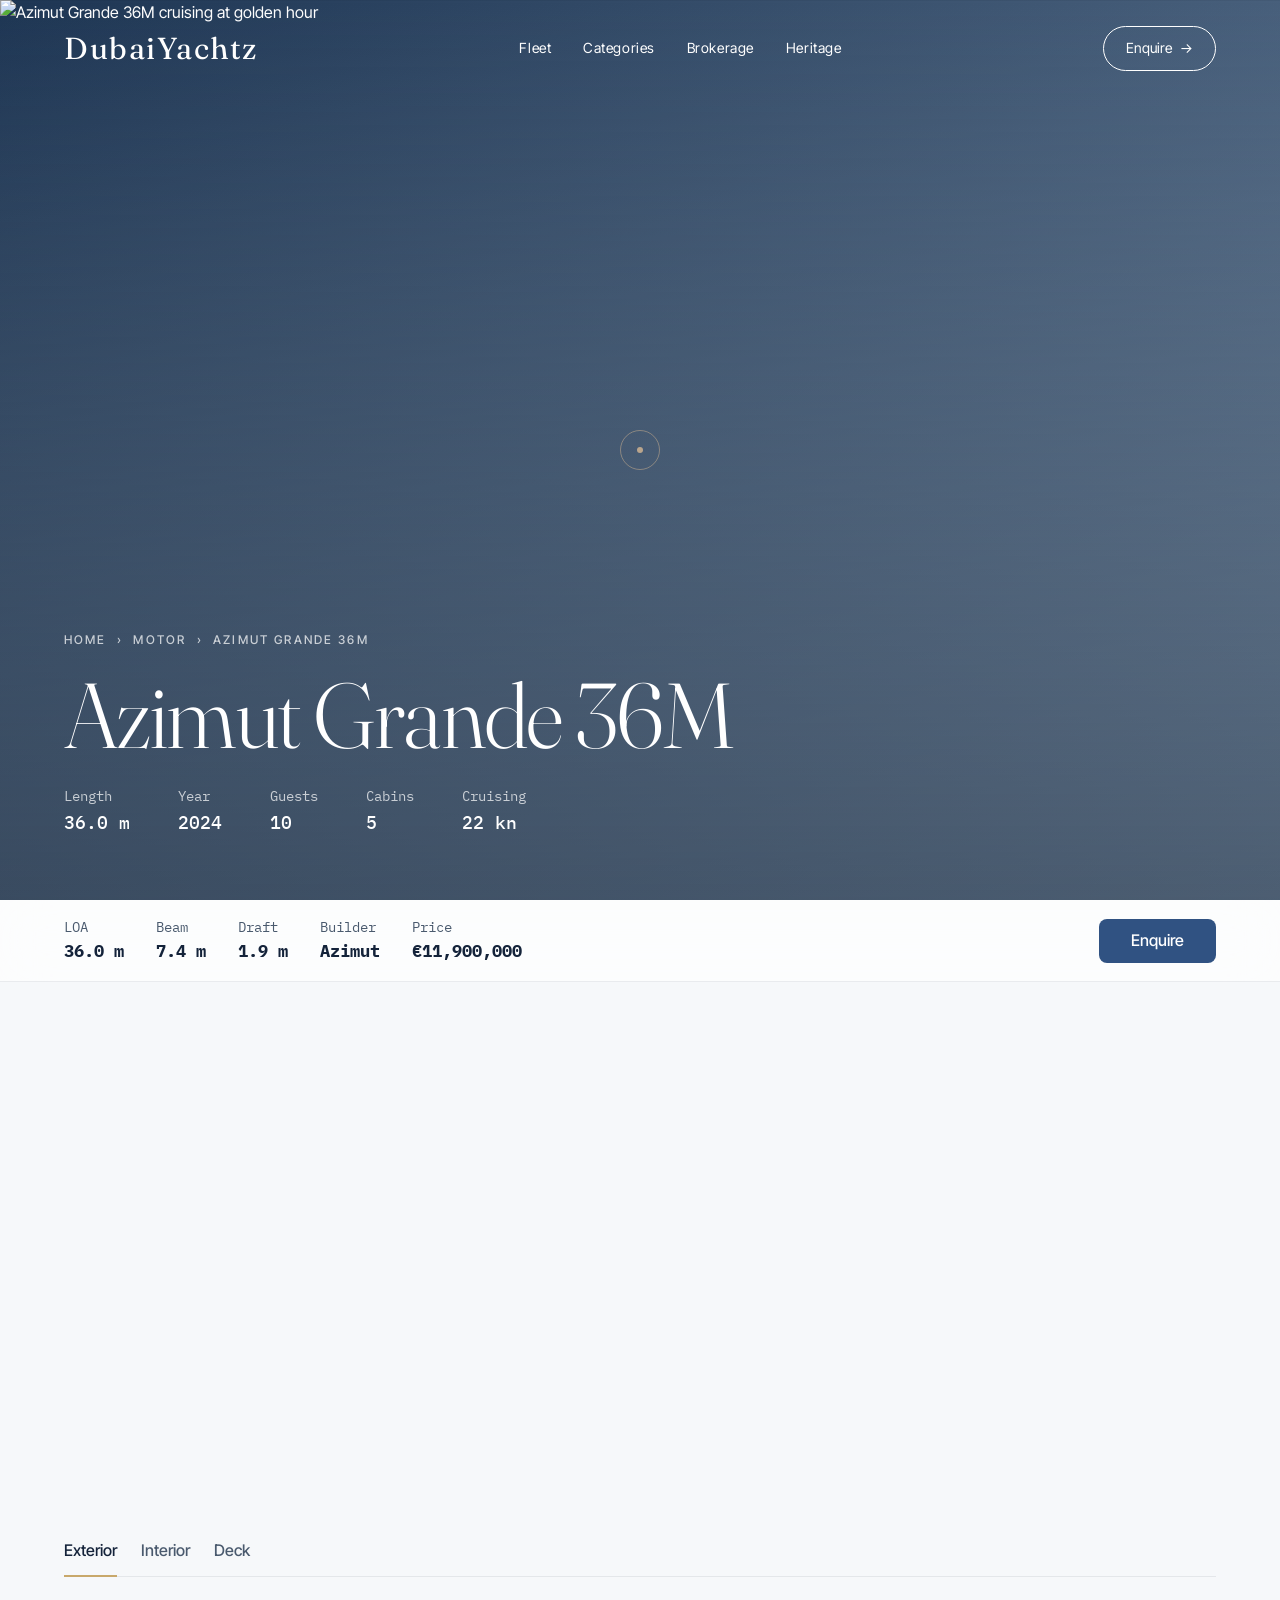
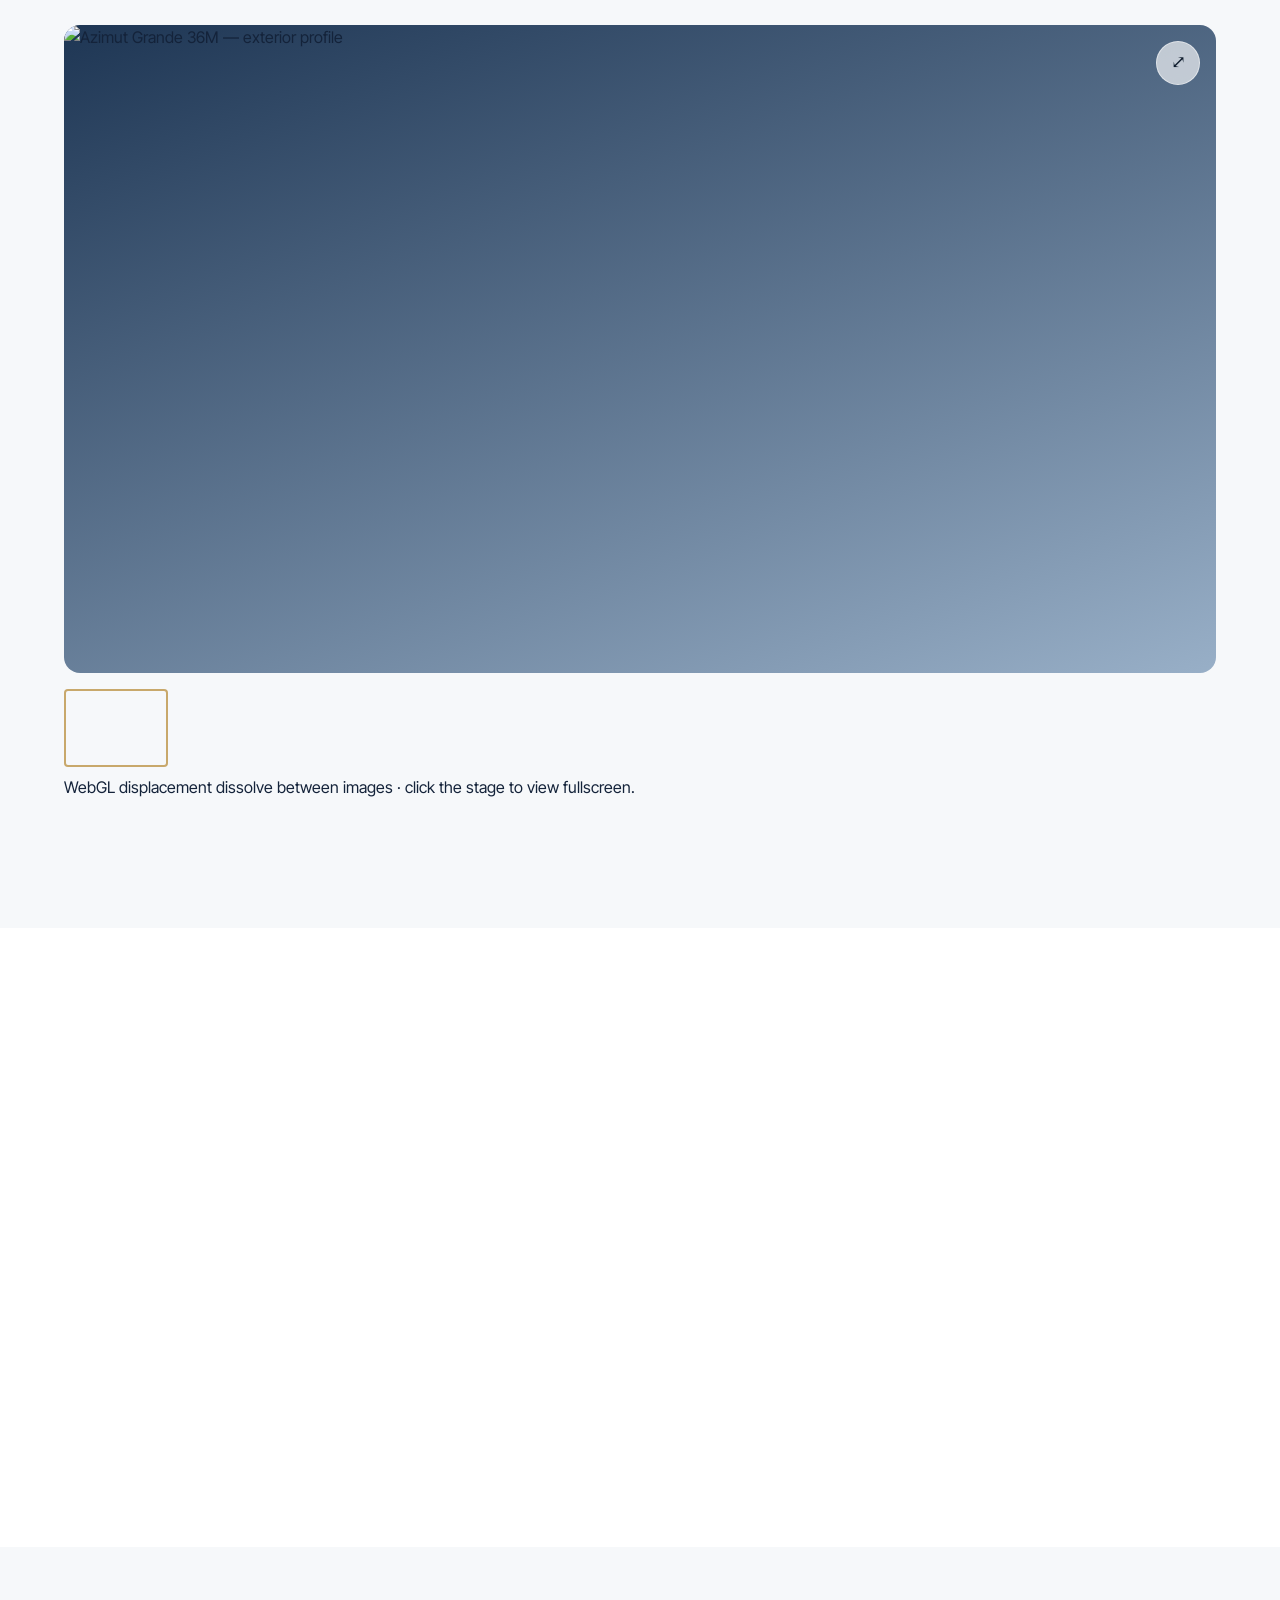
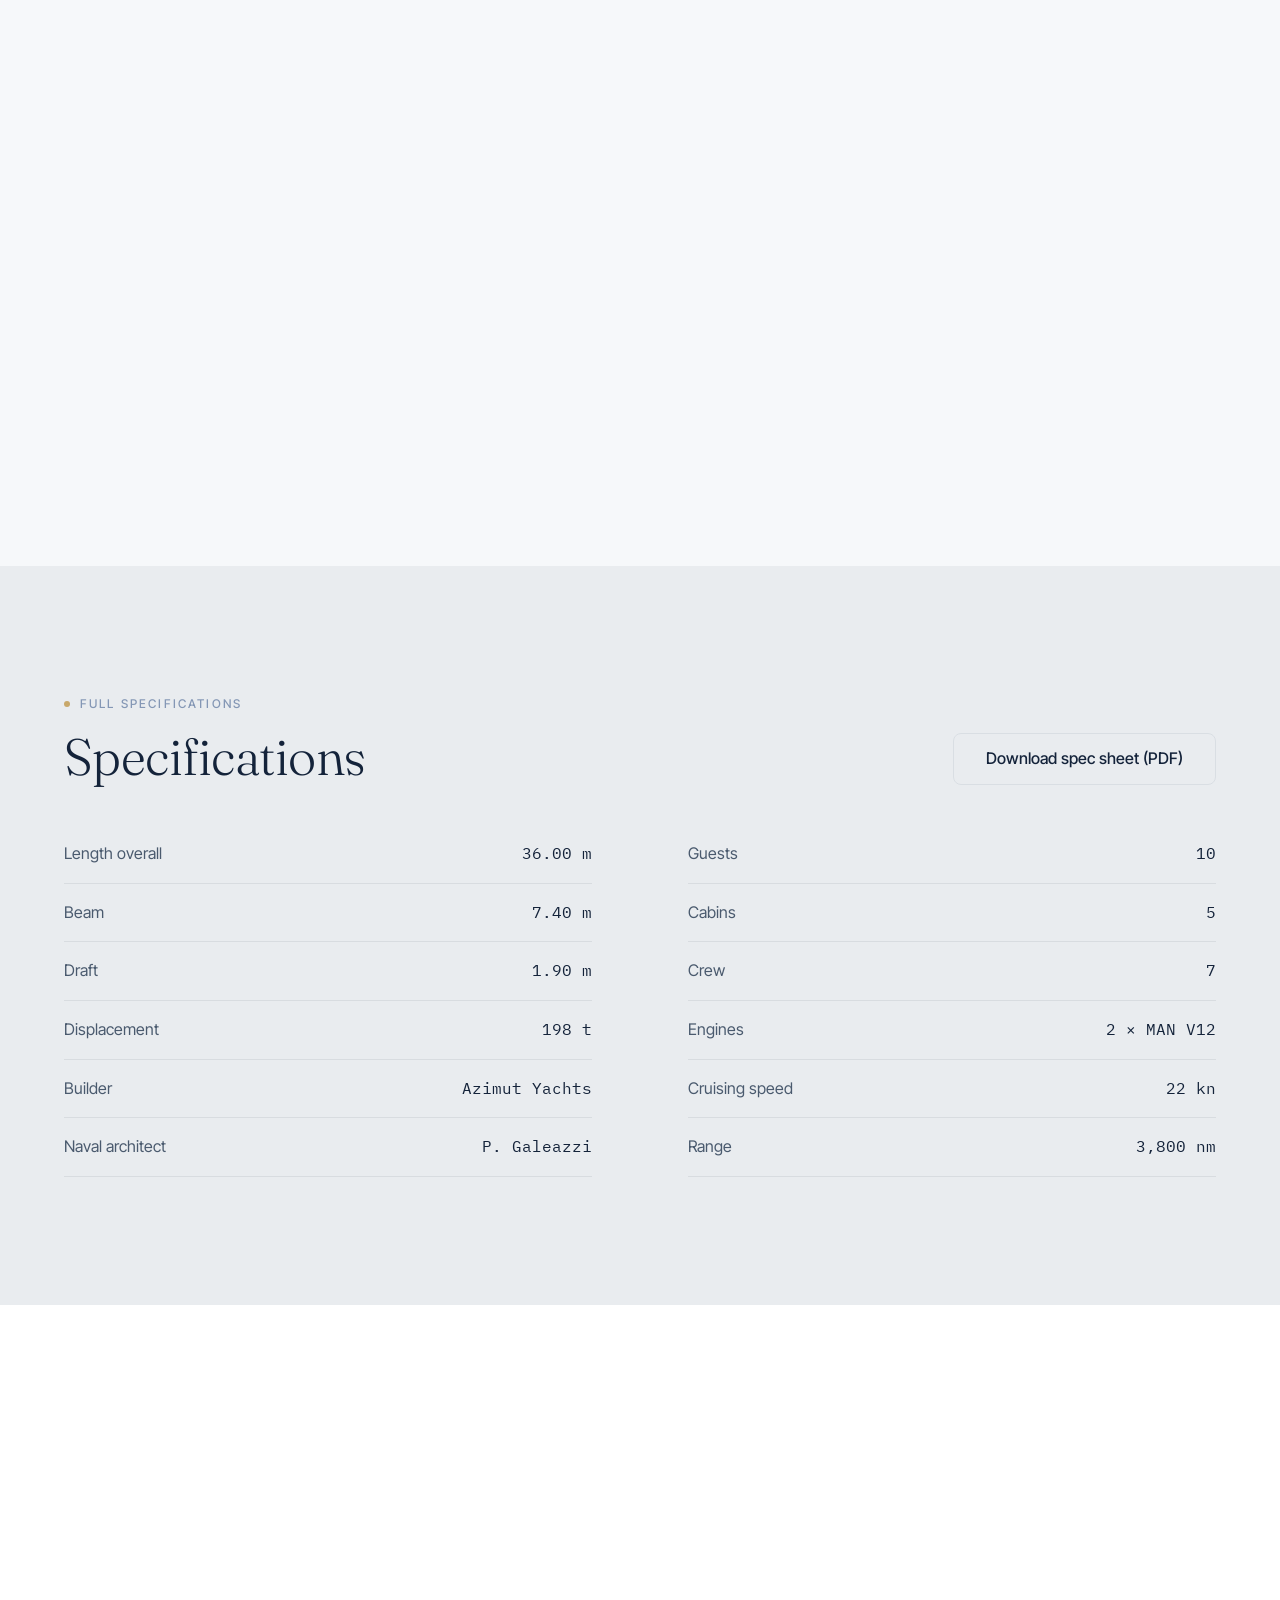
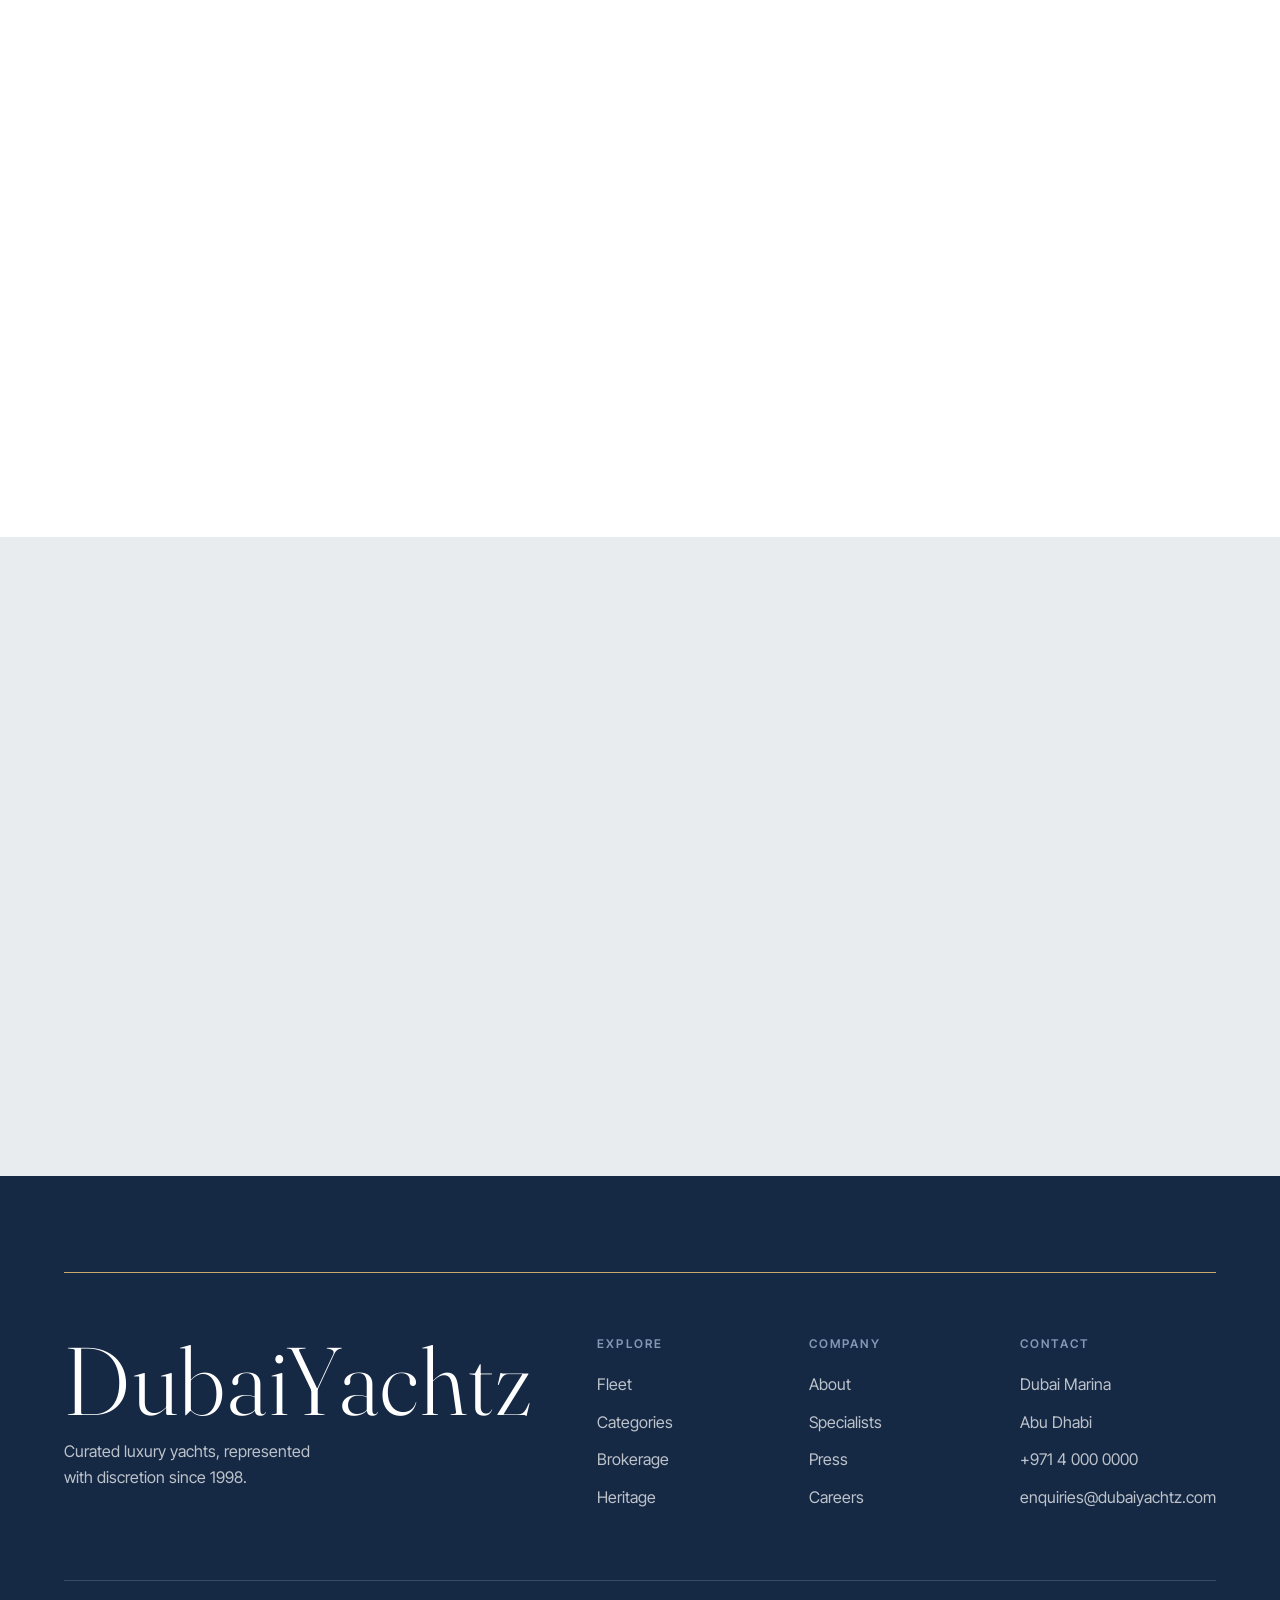
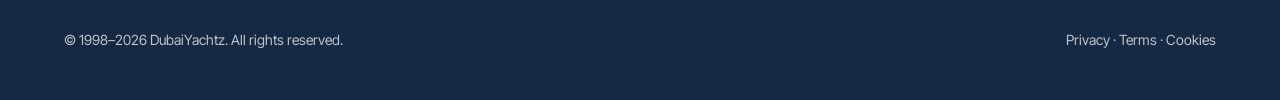
==== commit 25fbfdae: "Unified premium feature-card motion system + fleet carousel (no pin) - Removed scroll-hijacking flee" ====
--- a/yacht.html
+++ b/yacht.html
@@ -8,7 +8,7 @@
 <link rel="preconnect" href="https://fonts.googleapis.com">
 <link rel="preconnect" href="https://fonts.gstatic.com" crossorigin>
 <link href="https://fonts.googleapis.com/css2?family=Fraunces:ital,opsz,wght@0,9..144,300;0,9..144,400;0,9..144,500;1,9..144,300&family=Inter+Tight:wght@400;500;600&family=IBM+Plex+Mono:wght@400;500&display=swap" rel="stylesheet">
-<link rel="stylesheet" href="assets/css/style.css?v=3">
+<link rel="stylesheet" href="assets/css/style.css?v=23">
 </head>
 <body class="is-loading">
 
@@ -255,6 +255,6 @@
 <script src="https://unpkg.com/lenis@1.1.13/dist/lenis.min.js"></script>
 <!-- APP -->
 <script src="assets/js/gallery.js?v=1"></script>
-<script src="assets/js/main.js?v=4"></script>
+<script src="assets/js/main.js?v=9"></script>
 </body>
 </html>
--- a/assets/css/style.css
+++ b/assets/css/style.css
@@ -19,6 +19,10 @@
   --text-invert:#FFFFFF; --text-invert-muted:rgba(255,255,255,.72);
   /* Status */
   --success:#3E8E7E; --warning:#C8923E; --error:#B5483C; --info:#305282;
+  /* Section palette (from reference: navy #1F2F45 + mint/blue/light family) */
+  --sec-mist:#ECF2F4; --sec-mint:#E4EFEC; --sec-blue:#D5E2ED; --sec-powder:#E7EEF5;
+  --sec-navy:#1F2F45; --sec-deep:#152844;
+  --grad-navy:linear-gradient(180deg,#21324B 0%,#16294A 100%);
   /* Gradients */
   --grad-ocean:linear-gradient(180deg,#305282 0%,#98AFC7 55%,#E9ECEF 100%);
   --grad-dark:linear-gradient(180deg,#0E1B2C 0%,#14233A 100%);
@@ -144,18 +148,25 @@
   box-shadow:var(--elev-2);color:var(--text-strong);
   border-bottom:1px solid var(--border-subtle)}
 .nav__inner{display:flex;align-items:center;justify-content:space-between}
-.nav__logo{font-family:var(--font-display);font-size:1.5rem;letter-spacing:.06em}
+.nav__logo{font-family:var(--font-display);font-size:1.9rem;letter-spacing:.05em}
+.nav__right{display:flex;align-items:center;gap:var(--space-6)}
 .nav__links{display:none;gap:var(--space-6);align-items:center}
 @media(min-width:1024px){.nav__links{display:flex}}
 .nav__link{position:relative;font-size:var(--fs-small);letter-spacing:.04em;padding:6px 0}
 .nav__link::after{content:"";position:absolute;left:0;bottom:0;width:0;height:1px;
   background:var(--brass);transition:width var(--dur-base) var(--ease-luxury)}
 .nav__link:hover::after{width:100%}
-.nav__cta{display:inline-flex;align-items:center;gap:8px;border:1px solid currentColor;
+.nav__cta{display:inline-flex;align-items:center;gap:8px;border:1px solid currentColor;white-space:nowrap;
   padding:10px 22px;border-radius:var(--radius-pill);font-size:var(--fs-small);
   transition:background var(--dur-fast),color var(--dur-fast),border-color var(--dur-fast)}
-.nav.is-scrolled .nav__cta:hover{background:var(--ocean-500);color:#fff;border-color:var(--ocean-500)}
+.nav.is-scrolled .nav__cta:hover{background:var(--sec-deep);color:#fff;border-color:var(--sec-deep)}
 .nav__cta:hover{background:#fff;color:var(--ocean-800);border-color:#fff}
+@media(max-width:640px){
+  .nav__logo{font-size:1.3rem}
+  .nav__right{gap:var(--space-4)}
+  .nav__cta{padding:8px 14px;font-size:var(--fs-caption);letter-spacing:.04em}
+  .nav__cta .btn__arrow{display:none}
+}
 .nav__burger{display:flex;flex-direction:column;gap:5px;width:28px}
 @media(min-width:1024px){.nav__burger{display:none}}
 .nav__burger span{height:1.5px;background:currentColor;display:block}
@@ -179,18 +190,34 @@
 
 /* ---------- 9. HERO ---------- */
 .hero{position:relative;height:100svh;min-height:640px;overflow:hidden;
-  display:flex;align-items:flex-end;color:#fff}
-#hero-canvas{position:absolute;inset:0;width:100%;height:100%;z-index:0;display:block}
-.hero__scrim{position:absolute;inset:0;z-index:1;background:var(--grad-scrim);pointer-events:none}
-.hero__content{position:relative;z-index:2;width:100%;padding-bottom:clamp(48px,9vh,120px)}
-.hero__eyebrow{margin-bottom:var(--space-5);opacity:0}
-.hero__title{font-family:var(--font-display);font-weight:300;font-size:var(--fs-display);
-  line-height:1.02;letter-spacing:-.02em;max-width:16ch}
+  display:flex;align-items:stretch;color:#fff;background:var(--ocean-900)}
+.hero__bg{position:absolute;inset:0;width:100%;height:100%;object-fit:cover;z-index:0;display:block;
+  will-change:transform;transform-origin:center center;backface-visibility:hidden}
+.hero__scrim{position:absolute;inset:0;z-index:1;pointer-events:none;
+  background:linear-gradient(180deg,rgba(14,27,44,.34) 0%,rgba(14,27,44,.05) 40%,rgba(14,27,44,.05) 58%,rgba(14,27,44,.55) 100%)}
+/* centered hero: brand high, yacht breathes in the middle, headline + sub anchored bottom */
+.hero__content{position:relative;z-index:2;width:100%;height:100%;
+  display:flex;flex-direction:column;text-align:center;
+  padding-block:clamp(40px,6vh,72px)}
+.hero__eyebrow{opacity:0}
+.hero__brand{grid-row:1;align-self:start;display:flex;flex-direction:column;align-items:center;gap:12px}
+.hero__wordmark{font-family:var(--font-display);font-weight:600;font-size:clamp(2.5rem,7vw,5.25rem);
+  line-height:.95;letter-spacing:.005em;color:#fff;text-shadow:0 4px 50px rgba(14,27,44,.5)}
+.hero__tagline{display:inline-flex;align-items:center;font-size:var(--fs-small);
+  text-transform:uppercase;letter-spacing:.2em;color:rgba(255,255,255,.85)}
+.hero__tagline .dot{width:6px;height:6px;border-radius:50%;background:var(--brass);margin-right:10px;flex:0 0 auto}
+.hero__top{flex:1;min-height:0;display:flex;flex-direction:column;justify-content:flex-end;align-items:center;
+  gap:var(--space-4);width:100%;max-width:820px;margin-inline:auto;padding-bottom:clamp(80px,12vh,165px)}
+.hero__bottom{flex:1;min-height:0;display:flex;flex-direction:column;justify-content:flex-start;align-items:center;
+  gap:var(--space-4);width:100%;max-width:820px;margin-inline:auto;padding-top:clamp(80px,12vh,165px)}
+.hero__title{font-family:var(--font-display);font-weight:300;font-size:clamp(2.5rem,6vw,4.5rem);
+  line-height:1.06;letter-spacing:-.02em;margin:0}
 .hero__title .line{display:block;overflow:hidden}
 .hero__title .line span{display:block;will-change:transform}
-.hero__row{display:flex;flex-wrap:wrap;align-items:flex-end;justify-content:space-between;gap:var(--space-6);margin-top:var(--space-7)}
-.hero__sub{max-width:42ch;color:var(--text-invert-muted);font-size:var(--fs-body-lg);opacity:0}
-.hero__actions{display:flex;gap:var(--space-3);opacity:0}
+.hero__sub{max-width:46ch;margin:0 auto;color:var(--text-invert-muted);font-size:1.0625rem;opacity:0}
+.hero__actions{display:flex;gap:var(--space-3);opacity:0;justify-content:center;flex-wrap:wrap;margin-top:var(--space-3)}
+.hero__actions .btn--invert{background:rgba(255,255,255,.86);color:var(--ocean-800)}
+.hero__actions .btn--invert:hover{background:#fff}
 .hero__scroll{position:absolute;left:50%;bottom:28px;transform:translateX(-50%);z-index:2;
   display:flex;flex-direction:column;align-items:center;gap:10px;font-size:var(--fs-caption);
   letter-spacing:.2em;text-transform:uppercase;color:var(--text-invert-muted)}
@@ -209,12 +236,15 @@
 .manifesto__aside p{color:var(--text-muted);max-width:34ch}
 
 /* ---------- 11. FLEET (horizontal scroll) ---------- */
-.fleet{background:var(--mist-100);overflow:hidden}
+.fleet{background:var(--sec-mint);overflow:hidden}
 .fleet__head{display:flex;justify-content:space-between;align-items:flex-end;flex-wrap:wrap;gap:var(--space-5);margin-bottom:var(--space-8)}
 .fleet__head h2{font-size:var(--fs-h2);max-width:14ch}
-.fleet__track-wrap{overflow:hidden}
-.fleet__track{display:flex;gap:var(--space-6);padding-inline:var(--gutter);will-change:transform}
-.yacht-card{flex:0 0 clamp(300px,40vw,520px);background:var(--white);border-radius:var(--radius-lg);
+.fleet__track-wrap{overflow-x:auto;overflow-y:hidden;-webkit-overflow-scrolling:touch;
+  scrollbar-width:none;scroll-snap-type:x proximity;cursor:grab}
+.fleet__track-wrap::-webkit-scrollbar{display:none}
+.fleet__track-wrap:active{cursor:grabbing}
+.fleet__track{display:flex;gap:var(--space-6);padding-inline:var(--gutter);padding-block:var(--space-3)}
+.yacht-card{flex:0 0 clamp(300px,40vw,520px);scroll-snap-align:start;background:var(--white);border-radius:var(--radius-lg);
   overflow:hidden;box-shadow:var(--elev-1);transition:box-shadow var(--dur-base) var(--ease-luxury)}
 .yacht-card:hover{box-shadow:var(--elev-3)}
 .yacht-card__media{position:relative;aspect-ratio:4/5;overflow:hidden;background:var(--sky-100)}
@@ -234,8 +264,15 @@
 .yacht-card__foot{display:flex;justify-content:space-between;align-items:center;margin-top:var(--space-5)}
 .yacht-card__price{font-family:var(--font-mono);font-size:var(--fs-small);color:var(--text-strong)}
 .yacht-card__link{font-size:var(--fs-small);color:var(--ocean-500);display:inline-flex;gap:6px;align-items:center}
-.fleet__progress{height:1px;background:var(--border-default);margin:var(--space-8) var(--gutter) 0;position:relative}
-.fleet__progress i{position:absolute;left:0;top:0;height:100%;width:20%;background:var(--brass)}
+.fleet__progress{display:none}
+/* Mobile: fleet becomes a native swipe carousel (no desktop pin) */
+@media(max-width:768px){
+  .fleet__track-wrap{overflow-x:auto;-webkit-overflow-scrolling:touch;scroll-snap-type:x proximity;scrollbar-width:none}
+  .fleet__track-wrap::-webkit-scrollbar{display:none}
+  .fleet__track{transform:none!important;padding-bottom:var(--space-2)}
+  .yacht-card{flex-basis:min(80vw,360px);scroll-snap-align:start}
+  .fleet__progress{display:none}
+}
 
 /* ---------- 12. STORY (dark immersive) ---------- */
 .story{background:var(--ocean-900);color:#fff;overflow:hidden}
@@ -254,7 +291,7 @@
 .stat__label{margin-top:var(--space-3);font-size:var(--fs-small);color:var(--text-invert-muted);text-transform:uppercase;letter-spacing:.12em}
 
 /* ---------- 14. CATEGORIES ---------- */
-.cats{background:var(--mist-50)}
+.cats{background:var(--sec-mist)}
 .cats__grid{display:grid;gap:var(--space-4);grid-template-columns:1fr}
 @media(min-width:640px){.cats__grid{grid-template-columns:repeat(2,1fr)}}
 @media(min-width:1024px){.cats__grid{grid-template-columns:repeat(4,1fr)}}
@@ -282,7 +319,7 @@
 .concierge p{color:var(--text-invert-muted);max-width:48ch;margin:var(--space-5) auto var(--space-7)}
 
 /* ---------- 17. FOOTER ---------- */
-.footer{background:var(--ocean-900);color:#fff;padding-top:var(--space-9)}
+.footer{background:var(--sec-deep);color:#fff;padding-top:var(--space-9)}
 .footer__top{border-top:1px solid var(--brass);padding-top:var(--space-8);
   display:grid;gap:var(--space-8);grid-template-columns:1fr}
 @media(min-width:768px){.footer__top{grid-template-columns:1.5fr 1fr 1fr 1fr}}
@@ -461,7 +498,7 @@
 .review .who b{font-weight:500;display:block}.review .who small{color:var(--text-subtle)}
 
 /* ---------- NEWSLETTER ---------- */
-.newsletter{background:var(--grad-dark);color:#fff;text-align:center}
+.newsletter{background:var(--grad-navy);color:#fff;text-align:center}
 .newsletter h2{font-family:var(--font-display);font-weight:300;font-size:var(--fs-h1);max-width:16ch;margin:0 auto var(--space-5)}
 .newsletter p{color:var(--text-invert-muted);max-width:44ch;margin:0 auto var(--space-7)}
 .newsletter form{display:flex;gap:var(--space-3);max-width:500px;margin:0 auto;flex-wrap:wrap;justify-content:center}
@@ -469,11 +506,32 @@
 .newsletter input::placeholder{color:rgba(255,255,255,.5)}
 .newsletter input:focus{outline:none;border-color:var(--sky-300);box-shadow:var(--focus-ring-invert)}
 
-/* ---------- REDUCED MOTION ---------- */
+/* ============================================================
+   FEATURE CARD MOTION SYSTEM  (unified · editorial · premium)
+   ============================================================ */
+/* Smooth base transition for every feature card */
+.feature-card,.service-card,.yacht-card,.cat,.review,.photoband figure,.gallery__item{
+  transition:transform var(--dur-slow) var(--ease-luxury),box-shadow var(--dur-slow) var(--ease-luxury)}
+/* Cards that also reveal: keep box-shadow within the transition (beats .reveal.in) */
+.feature-card.reveal.in,.service-card.reveal.in,.yacht-card.reveal.in,.cat.reveal.in,.review.reveal.in,.photoband figure.reveal.in{
+  transition:opacity var(--dur-slow) var(--ease-luxury),transform var(--dur-slow) var(--ease-luxury),box-shadow var(--dur-slow) var(--ease-luxury)}
+/* Hover elevation: gentle lift + very subtle scale + soft shadow */
+.feature-card:hover,.service-card:hover,.yacht-card:hover,.cat:hover,.review:hover,.photoband figure:hover,.gallery__item:hover{
+  transform:translateY(-6px) scale(1.012);box-shadow:var(--elev-4)}
+/* Gentle image zoom within cards */
+.feature-card:hover img,.service-card:hover .media img,.yacht-card:hover .yacht-card__media img,
+.cat:hover img,.photoband figure:hover img,.gallery__item:hover img{transform:scale(1.06)}
+/* Spotlight: emphasise the hovered card, soften its siblings */
+.features:hover>.reveal:not(:hover),.services:hover>.reveal:not(:hover),
+.reviews:hover>.reveal:not(:hover),.cats__grid:hover>.reveal:not(:hover),
+.photoband:hover>.reveal:not(:hover){opacity:.72}
 
 /* ---------- REDUCED MOTION ---------- */
 @media(prefers-reduced-motion:reduce){
   *{animation-duration:.001ms!important;animation-iteration-count:1!important;transition-duration:.001ms!important;scroll-behavior:auto!important}
   .reveal{opacity:1;transform:none}
   .hero__scroll .bar::after{display:none}
+  .feature-card:hover,.service-card:hover,.yacht-card:hover,.cat:hover,.review:hover,.photoband figure:hover,.gallery__item:hover{transform:none}
+  .feature-card:hover img,.service-card:hover .media img,.yacht-card:hover .yacht-card__media img,.cat:hover img,.photoband figure:hover img,.gallery__item:hover img{transform:none}
+  .features:hover>.reveal:not(:hover),.services:hover>.reveal:not(:hover),.reviews:hover>.reveal:not(:hover),.cats__grid:hover>.reveal:not(:hover),.photoband:hover>.reveal:not(:hover){opacity:1}
 }
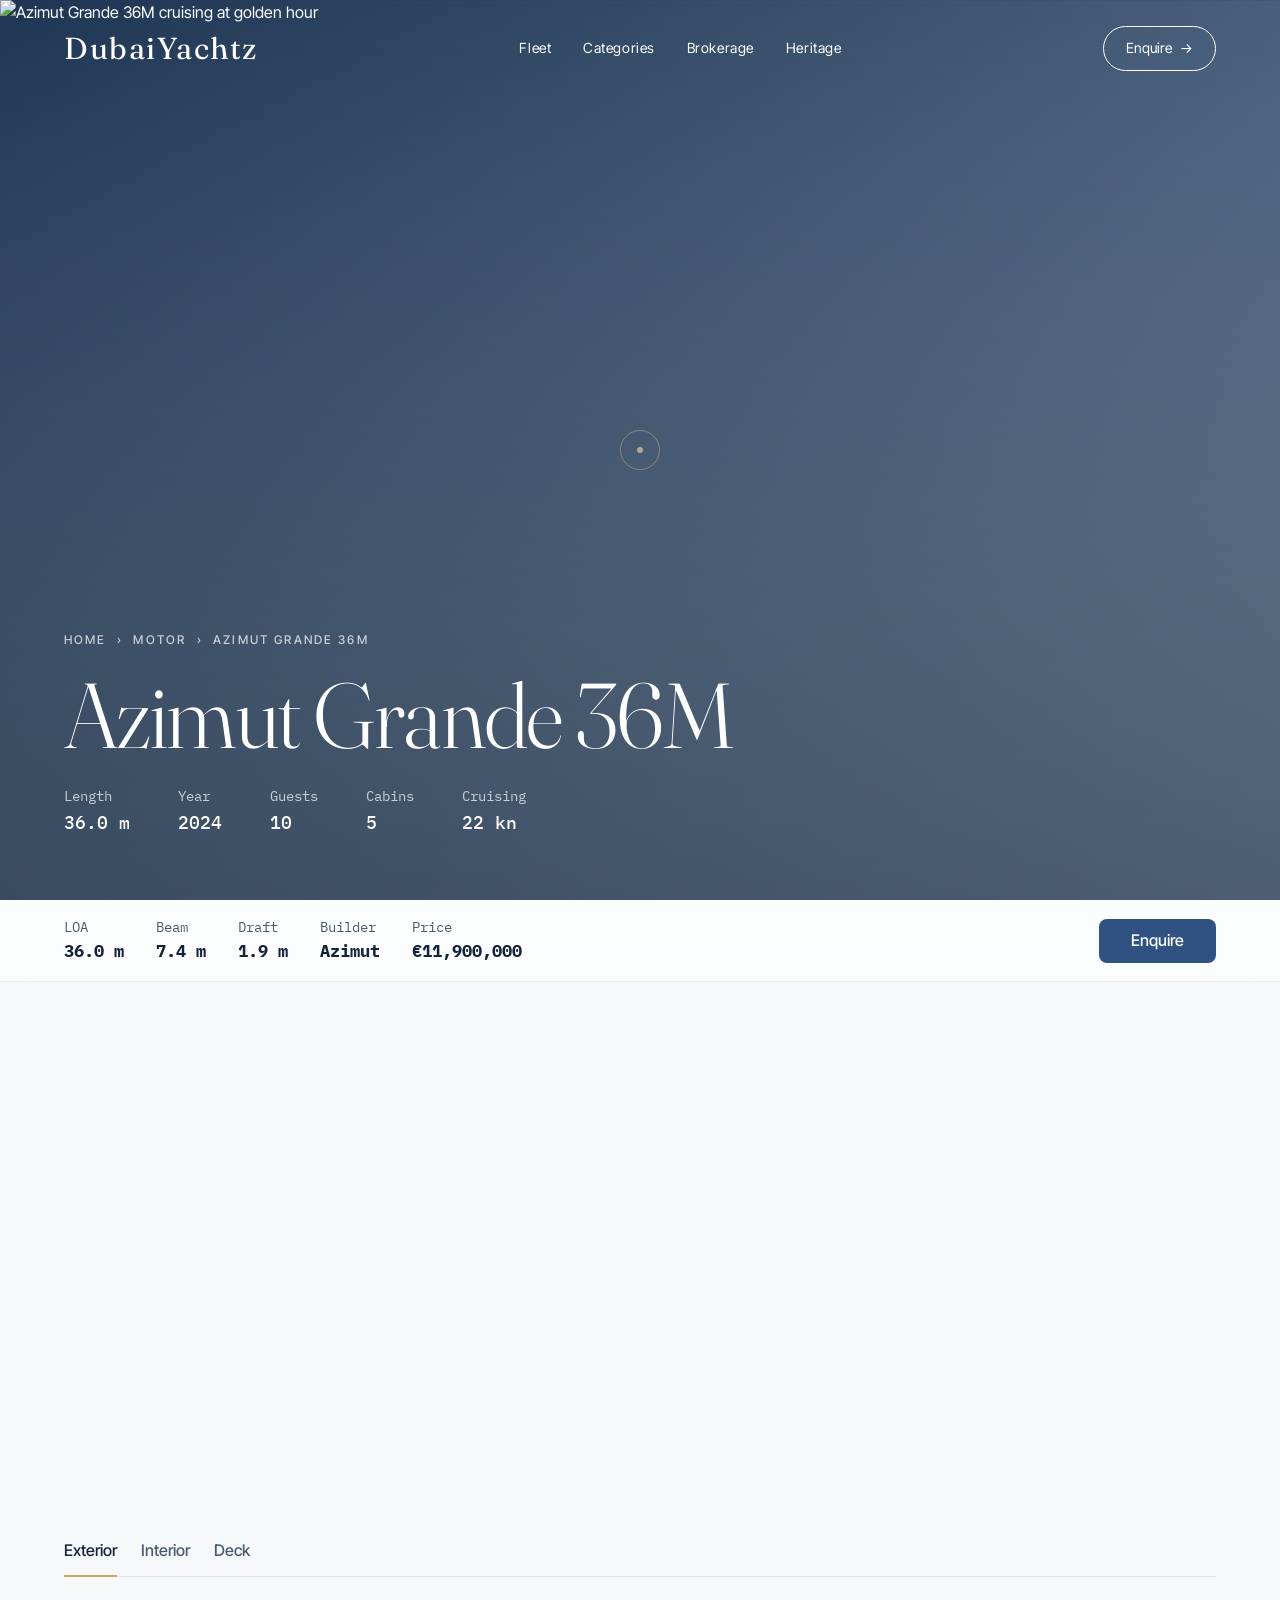
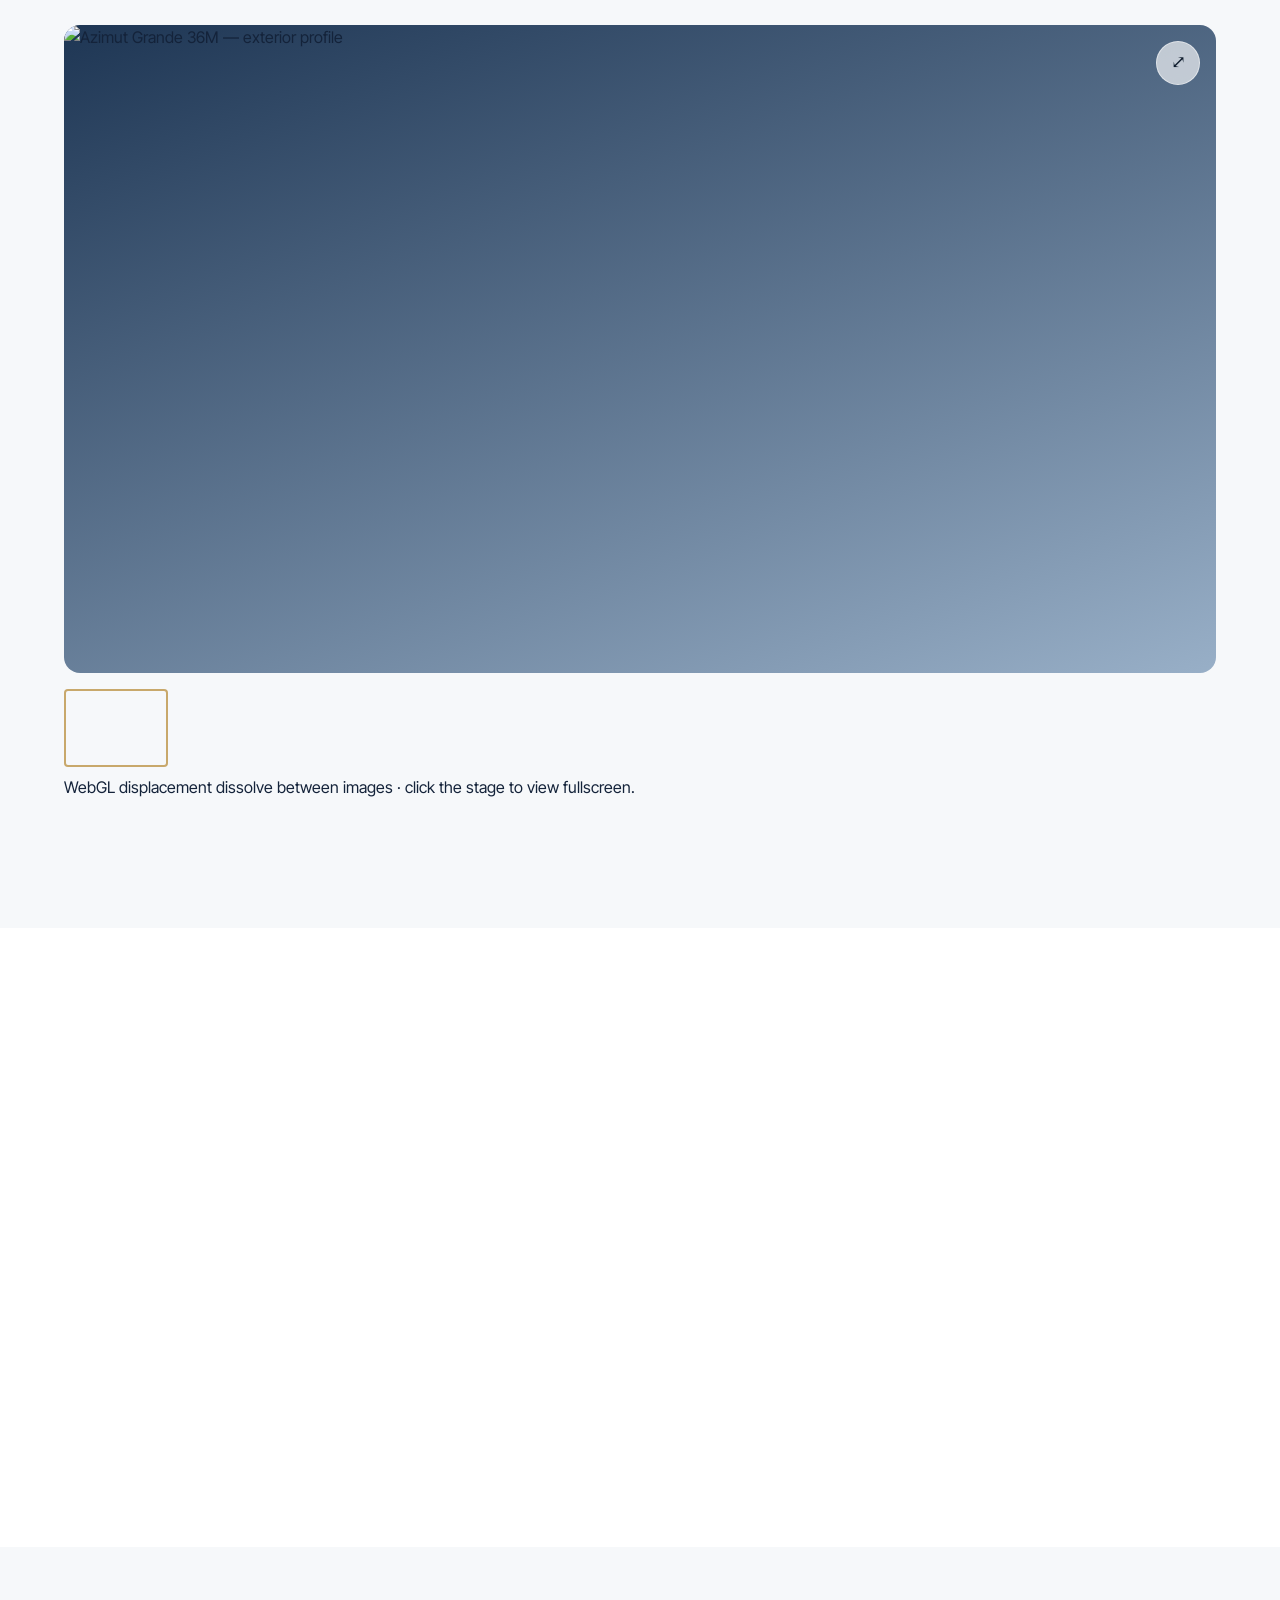
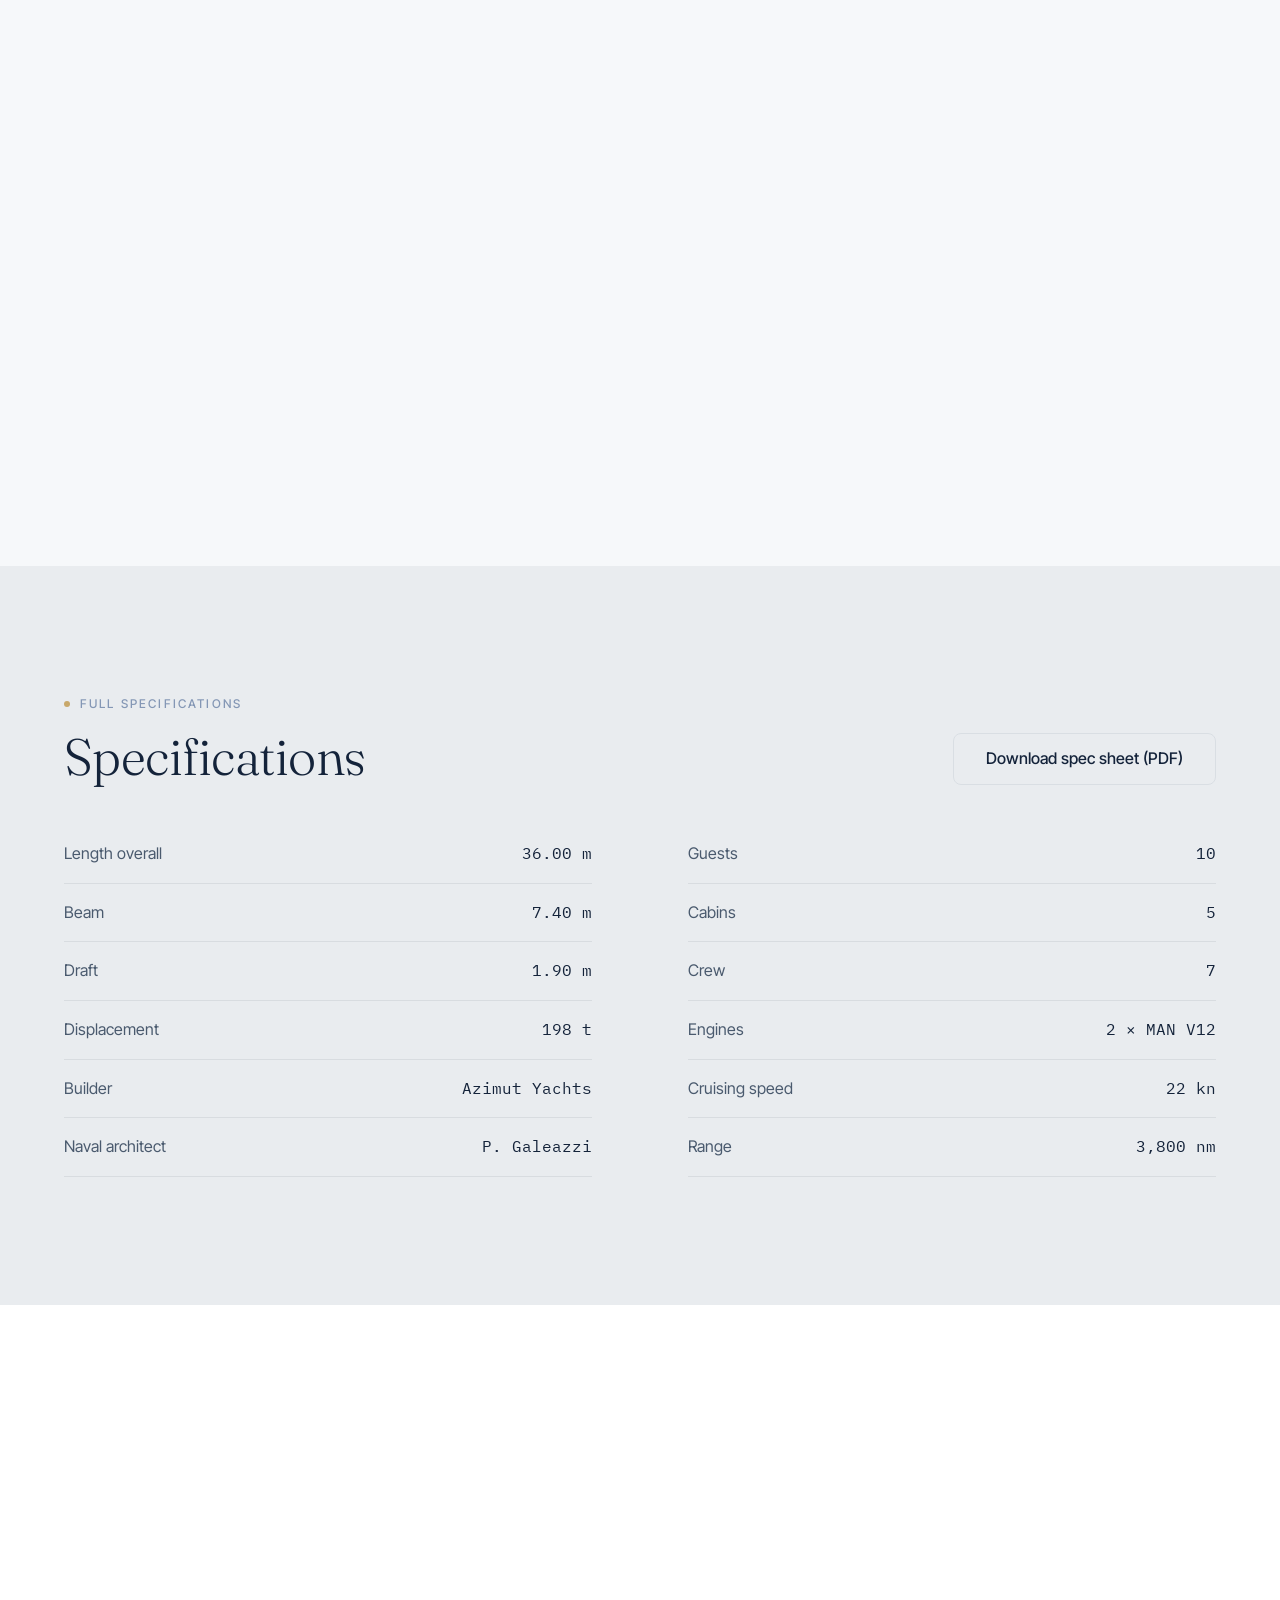
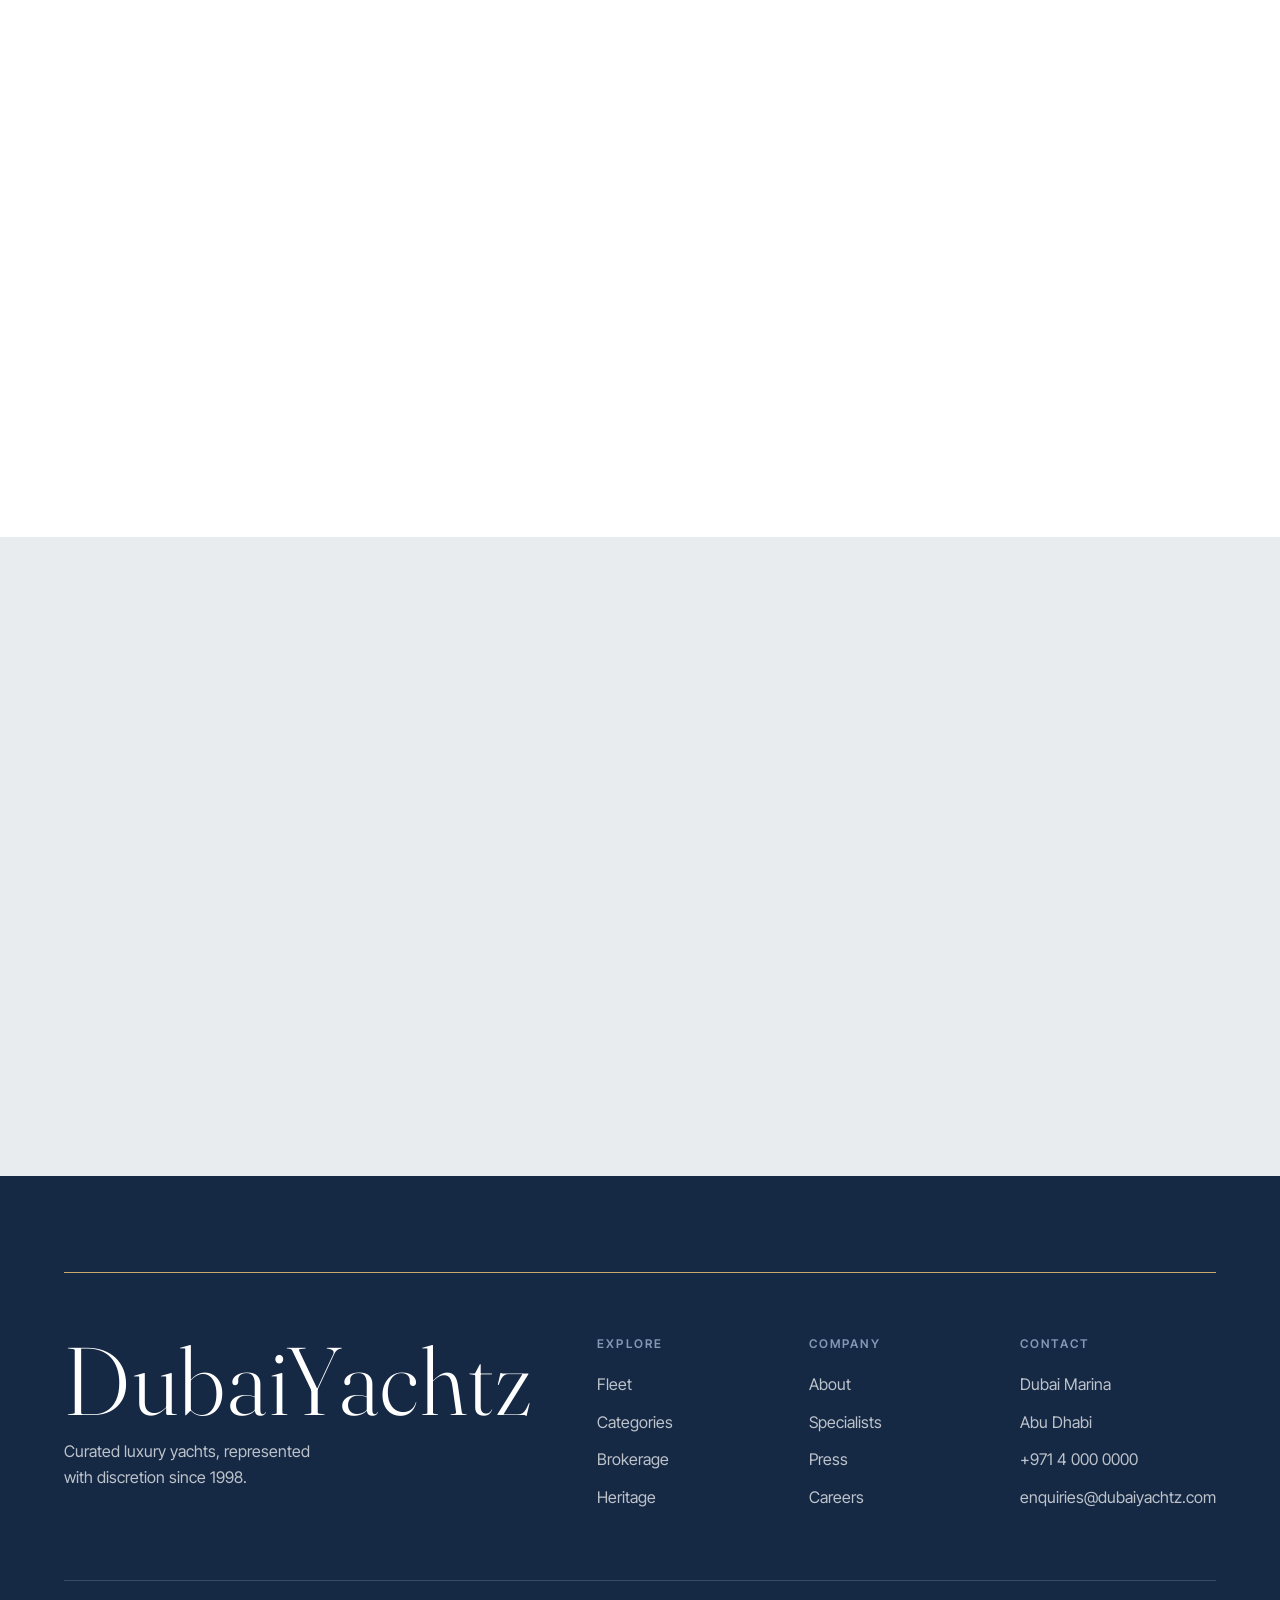
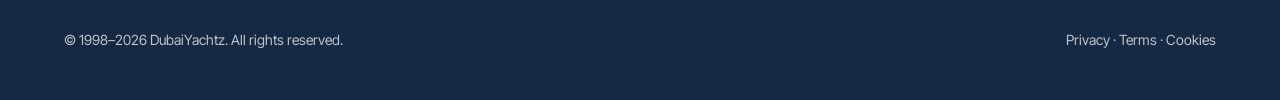
==== commit 6af72c2b: "Photo-overlay service & fleet cards; continuous ambient image motion; smaller fleet cards - Service " ====
--- a/yacht.html
+++ b/yacht.html
@@ -8,7 +8,7 @@
 <link rel="preconnect" href="https://fonts.googleapis.com">
 <link rel="preconnect" href="https://fonts.gstatic.com" crossorigin>
 <link href="https://fonts.googleapis.com/css2?family=Fraunces:ital,opsz,wght@0,9..144,300;0,9..144,400;0,9..144,500;1,9..144,300&family=Inter+Tight:wght@400;500;600&family=IBM+Plex+Mono:wght@400;500&display=swap" rel="stylesheet">
-<link rel="stylesheet" href="assets/css/style.css?v=23">
+<link rel="stylesheet" href="assets/css/style.css?v=25">
 </head>
 <body class="is-loading">
 
--- a/assets/css/style.css
+++ b/assets/css/style.css
@@ -244,14 +244,11 @@
 .fleet__track-wrap::-webkit-scrollbar{display:none}
 .fleet__track-wrap:active{cursor:grabbing}
 .fleet__track{display:flex;gap:var(--space-6);padding-inline:var(--gutter);padding-block:var(--space-3)}
-.yacht-card{flex:0 0 clamp(300px,40vw,520px);scroll-snap-align:start;background:var(--white);border-radius:var(--radius-lg);
-  overflow:hidden;box-shadow:var(--elev-1);transition:box-shadow var(--dur-base) var(--ease-luxury)}
-.yacht-card:hover{box-shadow:var(--elev-3)}
-.yacht-card__media{position:relative;aspect-ratio:4/5;overflow:hidden;background:var(--sky-100)}
-.yacht-card__media img{width:100%;height:100%;object-fit:cover;
-  transition:transform var(--dur-cinematic) var(--ease-luxury)}
-.yacht-card:hover .yacht-card__media img{transform:scale(1.06)}
-.yacht-card__badge{position:absolute;top:var(--space-4);left:var(--space-4);z-index:2;
+.yacht-card{flex:0 0 clamp(260px,28vw,380px);scroll-snap-align:start;background:var(--white);border-radius:var(--radius-lg);
+  overflow:hidden;box-shadow:var(--elev-1)}
+.yacht-card__media{position:relative;aspect-ratio:4/3;overflow:hidden;background:var(--sky-100)}
+.yacht-card__media img{width:100%;height:100%;object-fit:cover}
+.yacht-card__badge{position:absolute;top:var(--space-4);left:var(--space-4);z-index:3;
   background:var(--glass);-webkit-backdrop-filter:blur(12px);backdrop-filter:blur(12px);
   border:1px solid rgba(255,255,255,.5);padding:6px 14px;border-radius:var(--radius-pill);
   font-size:var(--fs-caption);letter-spacing:.08em;text-transform:uppercase;color:var(--ocean-800)}
@@ -264,6 +261,19 @@
 .yacht-card__foot{display:flex;justify-content:space-between;align-items:center;margin-top:var(--space-5)}
 .yacht-card__price{font-family:var(--font-mono);font-size:var(--fs-small);color:var(--text-strong)}
 .yacht-card__link{font-size:var(--fs-small);color:var(--ocean-500);display:inline-flex;gap:6px;align-items:center}
+/* FLEET cards only: full-image with text overlaid at the bottom + blur gradient */
+.fleet .yacht-card{position:relative;display:flex;align-items:flex-end;aspect-ratio:3/4;color:#fff;background:none}
+.fleet .yacht-card__media{position:absolute;inset:0;aspect-ratio:auto}
+.fleet .yacht-card__body{position:relative;z-index:2;width:100%;padding:var(--space-6) var(--space-5) var(--space-5);isolation:isolate}
+.fleet .yacht-card__body::before{content:"";position:absolute;inset:-64px 0 0 0;z-index:-1;
+  background:linear-gradient(180deg,rgba(14,27,44,0) 0%,rgba(14,27,44,.5) 45%,rgba(14,27,44,.88) 100%);
+  -webkit-backdrop-filter:blur(8px);backdrop-filter:blur(8px);
+  -webkit-mask-image:linear-gradient(180deg,transparent 0%,#000 55%);mask-image:linear-gradient(180deg,transparent 0%,#000 55%)}
+.fleet .yacht-card__name{color:#fff}
+.fleet .yacht-card__specs{color:rgba(255,255,255,.78);padding-top:var(--space-3);border-top-color:rgba(255,255,255,.22)}
+.fleet .yacht-card__specs span b{color:#fff}
+.fleet .yacht-card__price{color:#fff}
+.fleet .yacht-card__link{color:#fff}
 .fleet__progress{display:none}
 /* Mobile: fleet becomes a native swipe carousel (no desktop pin) */
 @media(max-width:768px){
@@ -477,15 +487,20 @@
 /* ---------- SERVICES ("We sell memories") ---------- */
 .services{display:grid;gap:var(--space-6);grid-template-columns:1fr}
 @media(min-width:768px){.services{grid-template-columns:repeat(3,1fr)}}
-.service-card{background:var(--white);border-radius:var(--radius-lg);overflow:hidden;box-shadow:var(--elev-1);transition:box-shadow var(--dur-base) var(--ease-luxury)}
-.service-card:hover{box-shadow:var(--elev-3)}
-.service-card .media{aspect-ratio:4/3;overflow:hidden;background:linear-gradient(160deg,var(--ocean-700),var(--sky-300))}
-.service-card img{width:100%;height:100%;object-fit:cover;transition:transform var(--dur-cinematic) var(--ease-luxury)}
-.service-card:hover img{transform:scale(1.06)}
-.service-card .body{padding:var(--space-5)}
-.service-card h3{font-family:var(--font-display);font-weight:400;font-size:var(--fs-h4);margin-bottom:var(--space-3)}
-.service-card p{color:var(--text-muted);font-size:var(--fs-small)}
-.service-card .more{display:inline-flex;gap:6px;margin-top:var(--space-4);color:var(--ocean-500);font-size:var(--fs-small)}
+/* image card with text overlaid at the bottom (matches the category tiles) */
+.service-card{position:relative;display:flex;align-items:flex-end;aspect-ratio:3/4;color:#fff;
+  border-radius:var(--radius-lg);overflow:hidden;box-shadow:var(--elev-1)}
+.service-card .media{position:absolute;inset:0;overflow:hidden;background:linear-gradient(160deg,var(--ocean-700),var(--sky-300))}
+.service-card img{width:100%;height:100%;object-fit:cover}
+.service-card .body{position:relative;z-index:2;width:100%;padding:var(--space-6) var(--space-5) var(--space-5);isolation:isolate}
+/* blurred gradient panel behind the text for readability */
+.service-card .body::before{content:"";position:absolute;inset:-56px 0 0 0;z-index:-1;
+  background:linear-gradient(180deg,rgba(14,27,44,0) 0%,rgba(14,27,44,.5) 48%,rgba(14,27,44,.86) 100%);
+  -webkit-backdrop-filter:blur(8px);backdrop-filter:blur(8px);
+  -webkit-mask-image:linear-gradient(180deg,transparent 0%,#000 58%);mask-image:linear-gradient(180deg,transparent 0%,#000 58%)}
+.service-card h3{font-family:var(--font-display);font-weight:400;font-size:var(--fs-h4);margin-bottom:var(--space-2);color:#fff}
+.service-card p{color:rgba(255,255,255,.86);font-size:var(--fs-small)}
+.service-card .more{display:inline-flex;gap:6px;margin-top:var(--space-4);color:#fff;font-size:var(--fs-small)}
 
 /* ---------- REVIEWS ---------- */
 .reviews{display:grid;gap:var(--space-5);grid-template-columns:1fr}
@@ -518,9 +533,26 @@
 /* Hover elevation: gentle lift + very subtle scale + soft shadow */
 .feature-card:hover,.service-card:hover,.yacht-card:hover,.cat:hover,.review:hover,.photoband figure:hover,.gallery__item:hover{
   transform:translateY(-6px) scale(1.012);box-shadow:var(--elev-4)}
-/* Gentle image zoom within cards */
-.feature-card:hover img,.service-card:hover .media img,.yacht-card:hover .yacht-card__media img,
-.cat:hover img,.photoband figure:hover img,.gallery__item:hover img{transform:scale(1.06)}
+/* Ambient continuous image motion (slow Ken Burns) — images stay alive even when idle */
+@keyframes kenburns{
+  0%{transform:scale(1.06) translate(0,0)}
+  50%{transform:scale(1.13) translate(-1.6%,-1.1%)}
+  100%{transform:scale(1.06) translate(0,0)}
+}
+.yacht-card__media img,.service-card .media img,.feature-card>img,.cat>img,
+.photoband figure img,.gallery__item img,.story__media img,.feature-row__media img{
+  animation:kenburns 24s ease-in-out infinite;will-change:transform}
+/* desync so they don't drift in lockstep */
+.fleet__track .yacht-card:nth-child(2n) .yacht-card__media img{animation-delay:-8s}
+.fleet__track .yacht-card:nth-child(3n) .yacht-card__media img{animation-delay:-15s}
+.services .service-card:nth-child(2) .media img{animation-delay:-9s}
+.services .service-card:nth-child(3) .media img{animation-delay:-16s}
+.cats__grid .cat:nth-child(2) img{animation-delay:-7s}
+.cats__grid .cat:nth-child(3) img{animation-delay:-13s}
+.cats__grid .cat:nth-child(4) img{animation-delay:-19s}
+.photoband figure:nth-child(2) img{animation-delay:-11s}
+.photoband figure:nth-child(3) img{animation-delay:-18s}
+.features .feature-card:nth-child(2)>img{animation-delay:-10s}
 /* Spotlight: emphasise the hovered card, soften its siblings */
 .features:hover>.reveal:not(:hover),.services:hover>.reveal:not(:hover),
 .reviews:hover>.reveal:not(:hover),.cats__grid:hover>.reveal:not(:hover),
@@ -532,6 +564,6 @@
   .reveal{opacity:1;transform:none}
   .hero__scroll .bar::after{display:none}
   .feature-card:hover,.service-card:hover,.yacht-card:hover,.cat:hover,.review:hover,.photoband figure:hover,.gallery__item:hover{transform:none}
-  .feature-card:hover img,.service-card:hover .media img,.yacht-card:hover .yacht-card__media img,.cat:hover img,.photoband figure:hover img,.gallery__item:hover img{transform:none}
+  .yacht-card__media img,.service-card .media img,.feature-card>img,.cat>img,.photoband figure img,.gallery__item img,.story__media img,.feature-row__media img{animation:none;transform:none}
   .features:hover>.reveal:not(:hover),.services:hover>.reveal:not(:hover),.reviews:hover>.reveal:not(:hover),.cats__grid:hover>.reveal:not(:hover),.photoband:hover>.reveal:not(:hover){opacity:1}
 }
